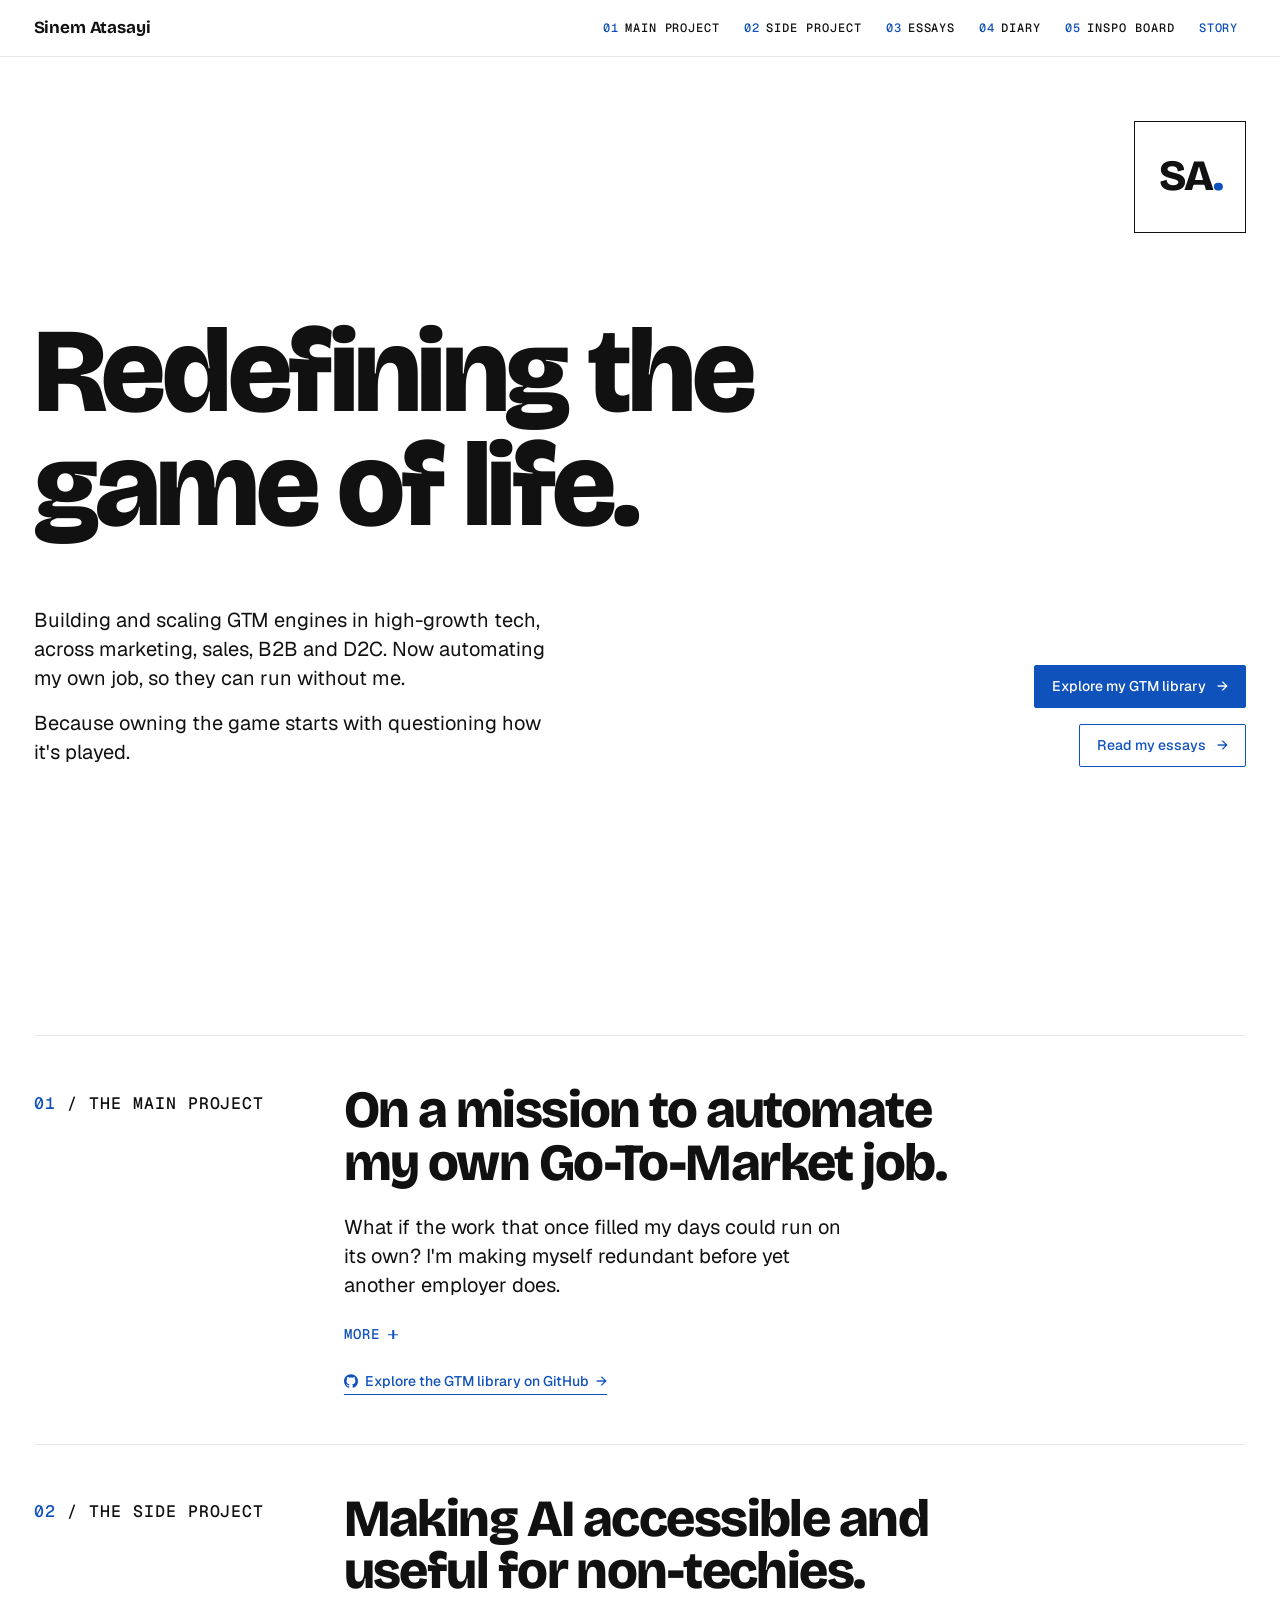
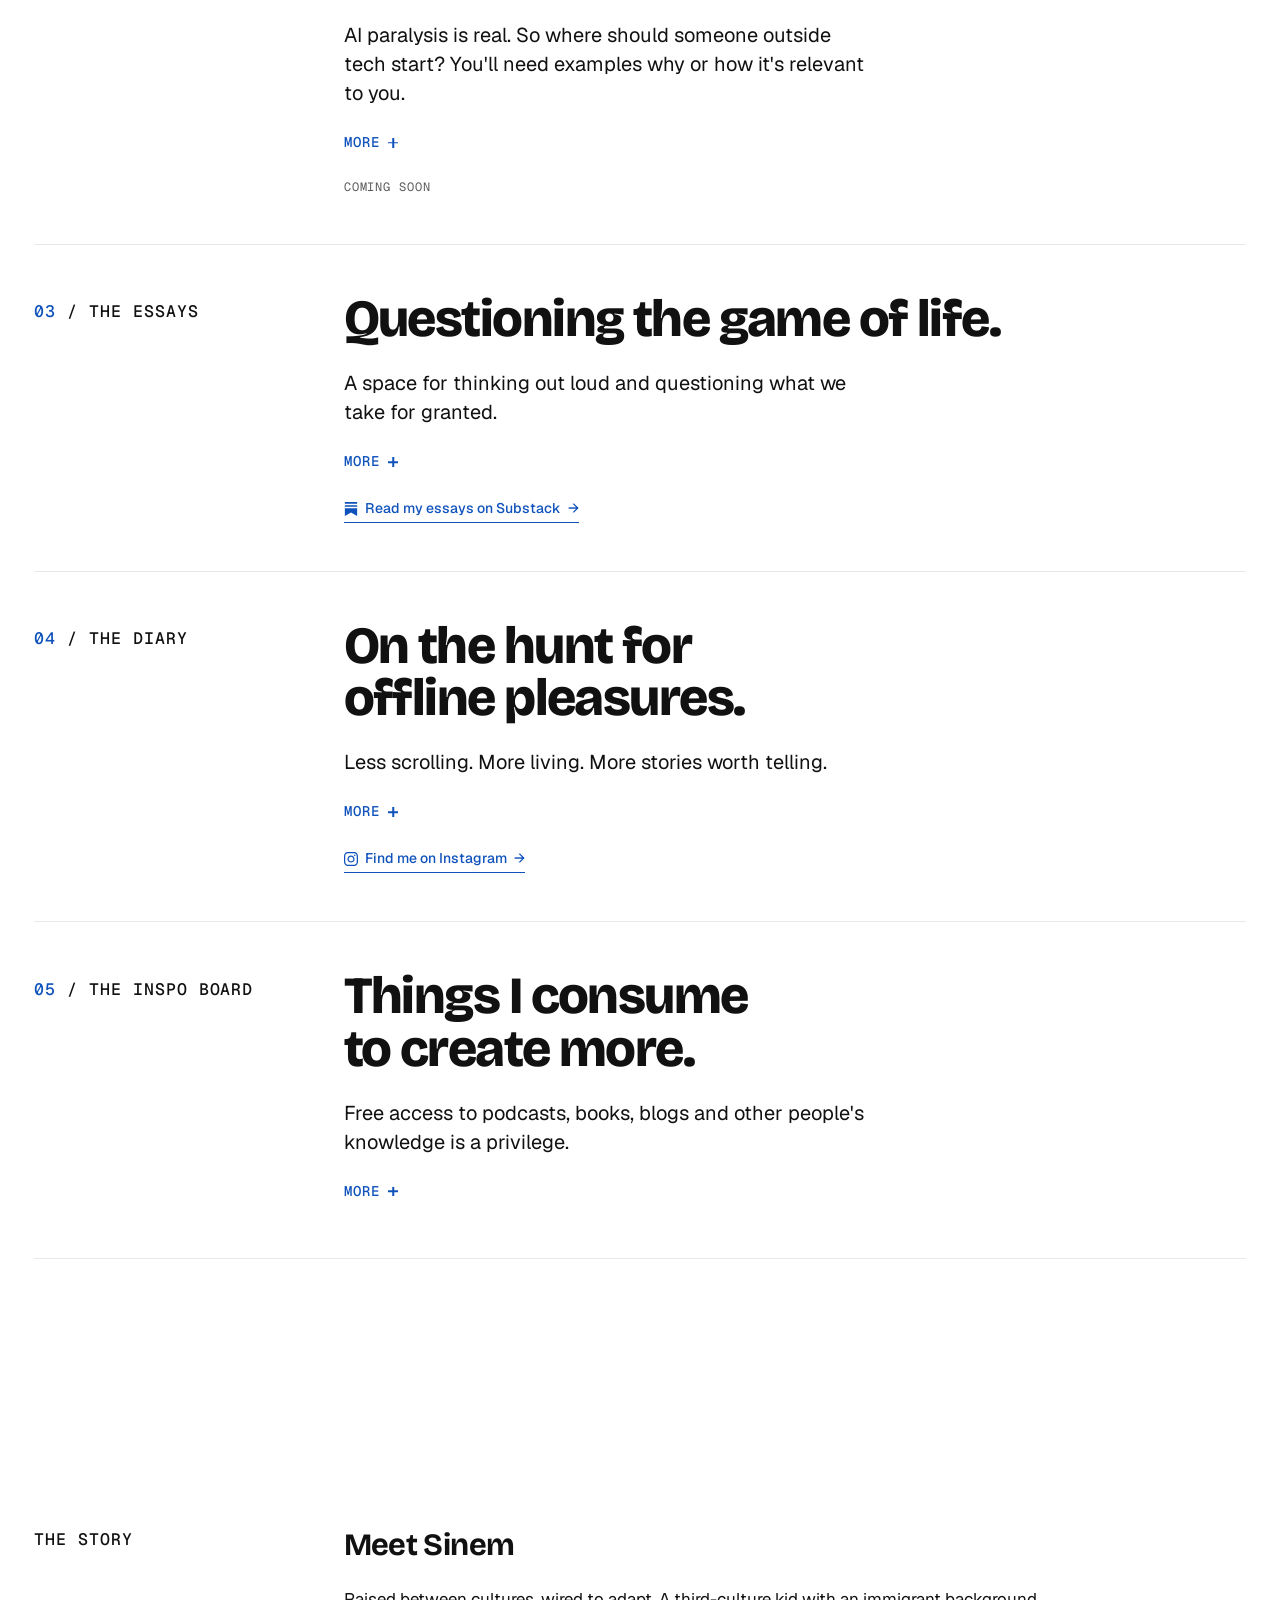
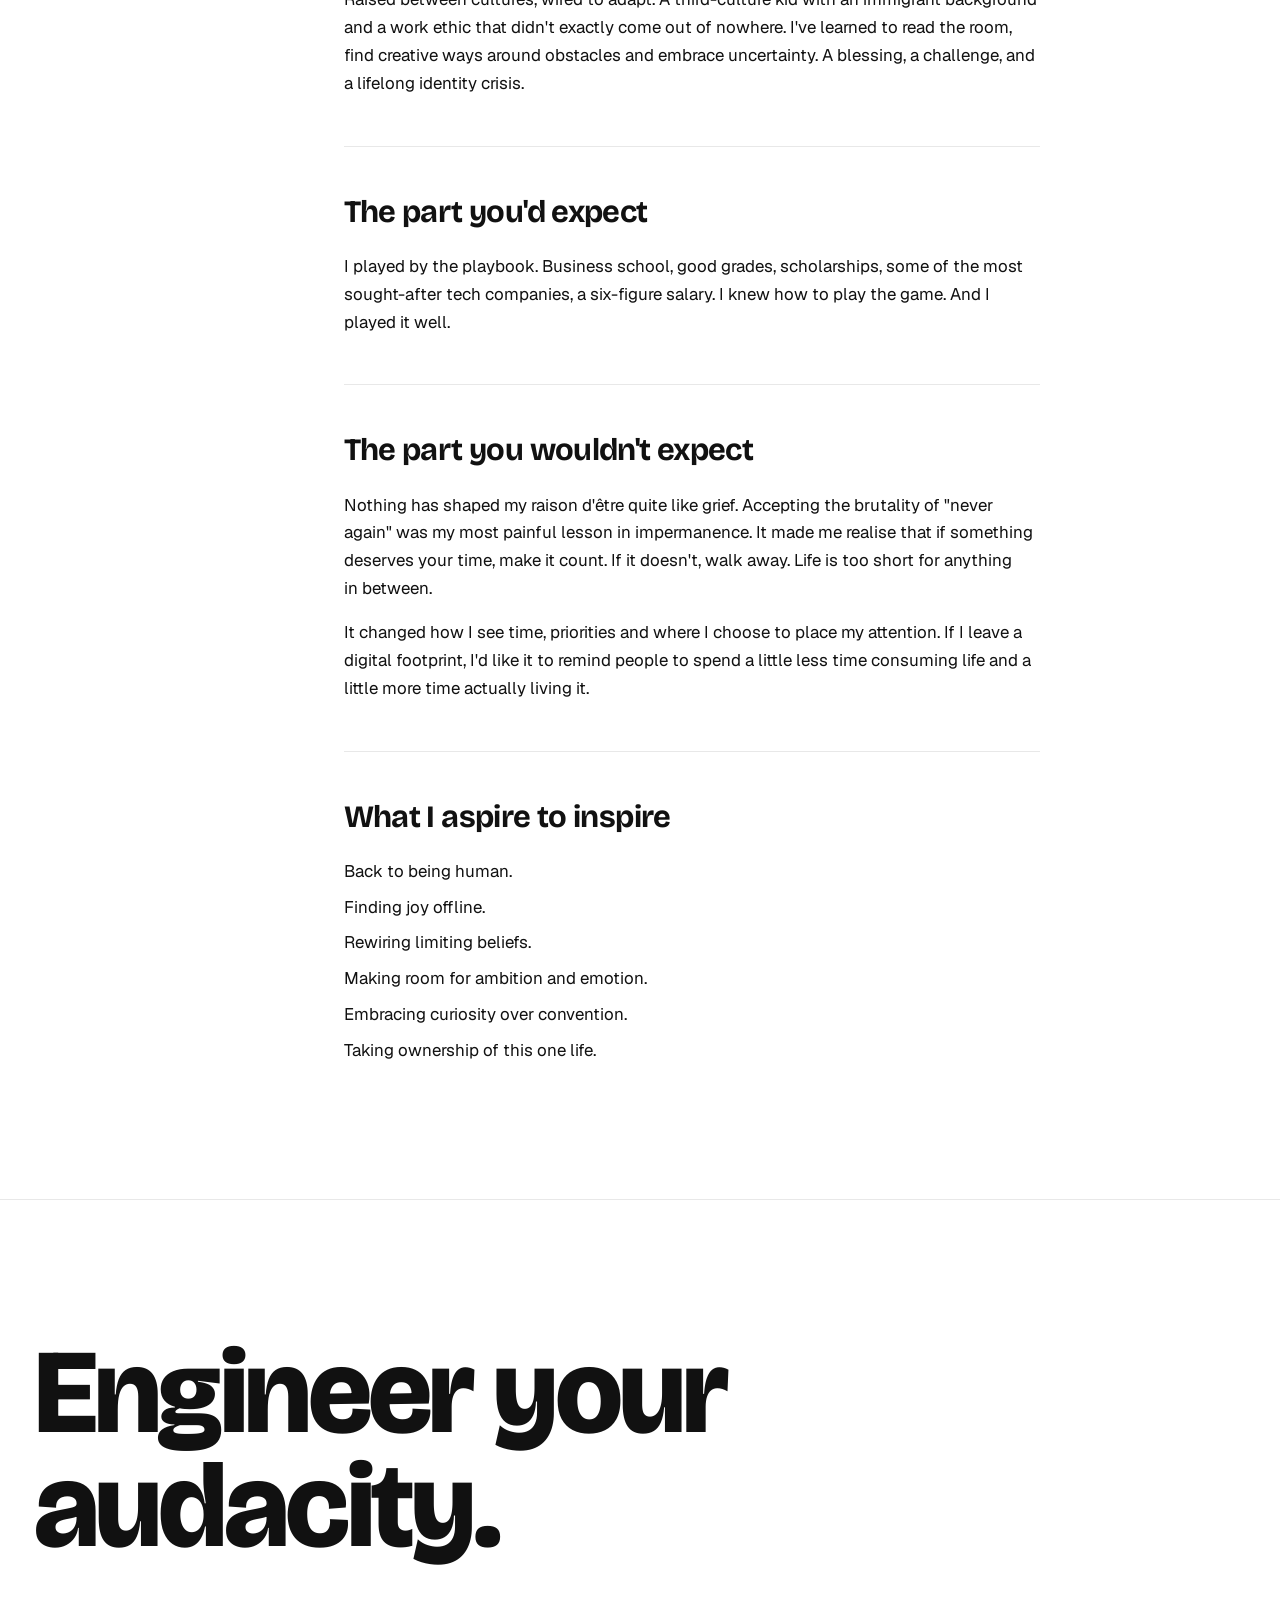
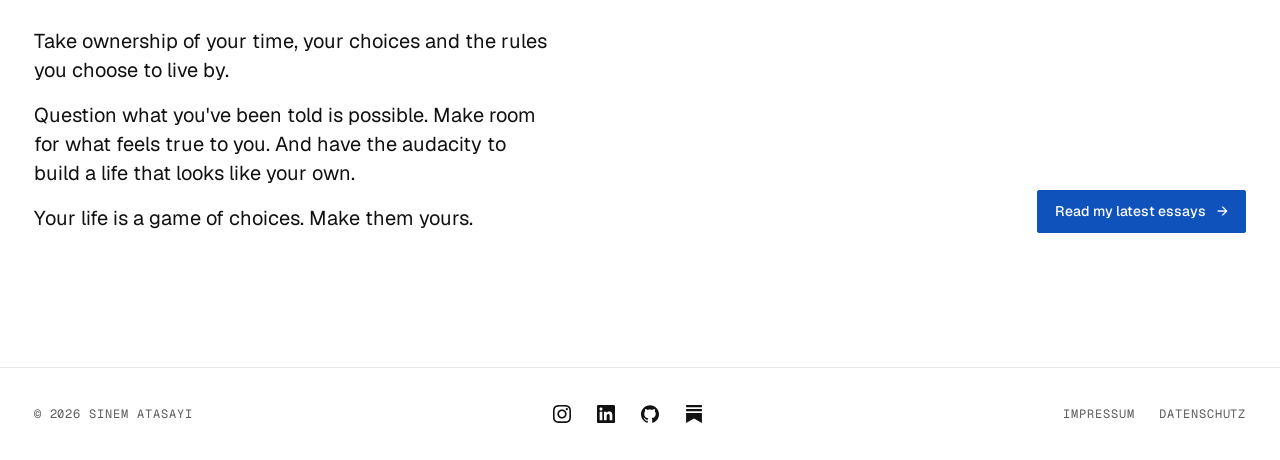
==== docs/index.html @ 9edc7b8d "Copy site into docs/ for publishing Step 1 of moving the website into docs/ so GitHub Pages serves o" ====
<!doctype html>
<html lang="en">
<head>
  <meta charset="utf-8">
  <meta name="viewport" content="width=device-width, initial-scale=1">

  <title>Sinem Atasayi — Redefining the game of life.</title>
  <meta name="description" content="Building and scaling GTM engines in high-growth tech, across marketing, sales, B2B and D2C. Now automating my own job, so they can run without me.">
  <link rel="canonical" href="https://sinematasayi.com/">

  <!-- Open Graph: how the link looks when shared on LinkedIn, WhatsApp, Slack etc. -->
  <meta property="og:type" content="website">
  <meta property="og:url" content="https://sinematasayi.com/">
  <meta property="og:title" content="Sinem Atasayi — Redefining the game of life.">
  <meta property="og:description" content="Building and scaling GTM engines in high-growth tech, across marketing, sales, B2B and D2C. Now automating my own job, so they can run without me.">
  <!-- Preview image for shared links (1200 × 630). Must be a full web address. -->
  <meta property="og:image" content="https://sinematasayi.com/assets/images/og-image.png">
  <meta property="og:image:width" content="1200">
  <meta property="og:image:height" content="630">
  <meta property="og:image:alt" content="Sinem Atasayi — Redefining the game of life.">
  <meta name="twitter:card" content="summary_large_image">

  <!-- Tab icon ("SA." mark). Replace the files in assets/icons/ to change it. -->
  <link rel="icon" href="favicon.ico" sizes="32x32">
  <link rel="icon" href="assets/icons/favicon.svg" type="image/svg+xml">
  <link rel="apple-touch-icon" href="assets/icons/apple-touch-icon.png">

  <!-- Preload: fetch the two fonts used at the top of the page first.
       "crossorigin" is required for fonts, even from your own site. -->
  <link rel="preload" href="assets/fonts/bricolage-grotesque-variable.woff2" as="font" type="font/woff2" crossorigin>
  <link rel="preload" href="assets/fonts/geist-variable.woff2" as="font" type="font/woff2" crossorigin>

  <!-- Styles: order matters — tokens first, because the others use them -->
  <link rel="stylesheet" href="assets/css/tokens.css">
  <link rel="stylesheet" href="assets/css/base.css">
  <link rel="stylesheet" href="assets/css/layout.css">
  <link rel="stylesheet" href="assets/css/sections.css">
</head>
<body>

  <a class="skip-link" href="#content">Skip to content</a>

  <!-- ===================== NAV ===================== -->
  <header class="site-header">
    <nav class="nav" aria-label="Main">
      <!-- Name on laptops; "SA." on phones. "visually-hidden" text is still read by screen readers. -->
      <a class="nav__name" href="#top">
        <span class="nav__name-full">Sinem Atasayi</span>
        <span class="nav__name-short" aria-hidden="true">SA<span class="nav__dot">.</span></span>
      </a>
      <ul class="nav__list">
        <li><a href="#main-project"><span class="nav__num">01</span><span class="nav__text"> Main Project</span></a></li>
        <li><a href="#side-project"><span class="nav__num">02</span><span class="nav__text"> Side Project</span></a></li>
        <li><a href="#essays"><span class="nav__num">03</span><span class="nav__text"> Essays</span></a></li>
        <li><a href="#diary"><span class="nav__num">04</span><span class="nav__text"> Diary</span></a></li>
        <li><a href="#inspo-board"><span class="nav__num">05</span><span class="nav__text"> Inspo Board</span></a></li>
        <li><a class="nav__story" href="#story">Story</a></li>
      </ul>
    </nav>
  </header>

  <main id="content">

    <!-- ===================== HERO ===================== -->
    <section class="hero grid" id="top">
      <!-- Initials mark "SA." (decorative; aria-hidden = screen readers skip it) -->
      <div class="hero__mark" aria-hidden="true">SA<span class="hero__mark-dot">.</span></div>
      <h1 class="hero__title">Redefining the game of life.</h1>
      <div class="hero__intro">
        <p class="hero__sub">Building and scaling GTM engines in high-growth tech, across marketing, sales, B2B and D2C. Now automating my own job, so they can run without me.</p>
        <p class="hero__sub">Because owning the game starts with questioning how it's played.</p>
      </div>
      <p class="hero__links">
        <a class="button" href="https://github.com/sinematasayi/gtm-library">Explore my GTM library <span aria-hidden="true">→</span></a>
        <a class="button button--outline" href="https://substack.com/@sinematasayi">Read my essays <span aria-hidden="true">→</span></a>
      </p>
    </section>

    <!-- ===================== THE FIVE PILLARS (01–05) =====================
         Every pillar has the same parts:
         label · headline · subtitle (always visible) · "More +" (reveals the description) · link.
         "More +" uses <details>, a built-in HTML element that opens and closes on click (no JavaScript). -->
    <div class="pillars">

      <!-- ===== 01 / THE MAIN PROJECT ===== -->
      <section class="pillar" id="main-project" aria-labelledby="main-project-title">
        <p class="pillar__label"><span class="label__num">01</span> / The Main Project</p>
        <h2 id="main-project-title">On a mission to automate my own Go-To-Market job.</h2>
        <p class="pillar__sub">What if the work that once filled my days could run on its own? I'm making myself redundant before yet another employer does.</p>
        <details class="pillar__more">
          <summary><span class="more__word"><span class="more__more">More</span><span class="more__less">Less</span></span><span class="more__icon" aria-hidden="true"></span></summary>
          <div class="pillar__text">
            <p>I'm building my GTM engineering toolkit in public.</p>
            <p>From outbound automation to AI-powered SEO, I'm exploring how AI can take repetitive Sales &amp; Marketing work off our plates and make businesses do more with less.</p>
            <p>Whether you're a founder looking to automate your GTM processes or a professional looking to bring AI into your day-to-day work, my growing library is here to help you turn curiosity into practical skills.</p>
          </div>
        </details>
        <p class="pillar__end"><a class="link-arrow" href="https://github.com/sinematasayi/gtm-library"><svg class="link-icon" viewBox="0 0 24 24" aria-hidden="true" focusable="false"><path d="M12 .297c-6.63 0-12 5.373-12 12 0 5.303 3.438 9.8 8.205 11.385.6.113.82-.258.82-.577 0-.285-.01-1.04-.015-2.04-3.338.724-4.042-1.61-4.042-1.61C4.422 18.07 3.633 17.7 3.633 17.7c-1.087-.744.084-.729.084-.729 1.205.084 1.838 1.236 1.838 1.236 1.07 1.835 2.809 1.305 3.495.998.108-.776.417-1.305.76-1.605-2.665-.3-5.466-1.332-5.466-5.93 0-1.31.465-2.38 1.235-3.22-.135-.303-.54-1.523.105-3.176 0 0 1.005-.322 3.3 1.23.96-.267 1.98-.399 3-.405 1.02.006 2.04.138 3 .405 2.28-1.552 3.285-1.23 3.285-1.23.645 1.653.24 2.873.12 3.176.765.84 1.23 1.91 1.23 3.22 0 4.61-2.805 5.625-5.475 5.92.42.36.81 1.096.81 2.22 0 1.606-.015 2.896-.015 3.286 0 .315.21.69.825.57C20.565 22.092 24 17.592 24 12.297c0-6.627-5.373-12-12-12"/></svg>Explore the GTM library on GitHub <span aria-hidden="true">→</span></a></p>
      </section>

      <!-- ===== 02 / THE SIDE PROJECT ===== -->
      <section class="pillar" id="side-project" aria-labelledby="side-project-title">
        <p class="pillar__label"><span class="label__num">02</span> / The Side Project</p>
        <h2 id="side-project-title">Making AI accessible and useful for non-techies.</h2>
        <p class="pillar__sub">AI paralysis is real. So where should someone outside tech start? You'll need examples why or how it's relevant to you.</p>
        <details class="pillar__more">
          <summary><span class="more__word"><span class="more__more">More</span><span class="more__less">Less</span></span><span class="more__icon" aria-hidden="true"></span></summary>
          <div class="pillar__text">
            <p>You may wonder: we've lived happily without AI so far, so why is this relevant to me?</p>
            <p>You don't need to become a techie or chase every new tool. But there are plenty of ways AI can make everyday tasks easier, help you explore new possibilities and give you back some time. This is about getting started without getting overwhelmed.</p>
          </div>
        </details>
        <!-- PLACEHOLDER: link to be added -->
        <p class="pillar__end pillar__soon">Coming soon</p>
      </section>

      <!-- ===== 03 / THE ESSAYS ===== -->
      <section class="pillar" id="essays" aria-labelledby="essays-title">
        <p class="pillar__label"><span class="label__num">03</span> / The Essays</p>
        <h2 id="essays-title">Questioning the game of life.</h2>
        <p class="pillar__sub">A space for thinking out loud and questioning what we take for granted.</p>
        <details class="pillar__more">
          <summary><span class="more__word"><span class="more__more">More</span><span class="more__less">Less</span></span><span class="more__icon" aria-hidden="true"></span></summary>
          <div class="pillar__text">
            <p>Letters on finding purpose and navigating grief. Thoughts on training confidence like a muscle, rewiring the mind for a more resilient way of living, and the humbling art of feeling more human again in the era of AI.</p>
            <p>For the curious, the restless and anyone who wants a little more out of life.</p>
          </div>
        </details>
        <p class="pillar__end"><a class="link-arrow" href="https://substack.com/@sinematasayi"><svg class="link-icon" viewBox="0 0 24 24" aria-hidden="true" focusable="false"><path d="M22.539 8.242H1.46V5.406h21.08v2.836zM1.46 10.812V24L12 18.11 22.54 24V10.812H1.46zM22.54 0H1.46v2.836h21.08V0z"/></svg>Read my essays on Substack <span aria-hidden="true">→</span></a></p>
      </section>

      <!-- ===== 04 / THE DIARY ===== -->
      <section class="pillar" id="diary" aria-labelledby="diary-title">
        <p class="pillar__label"><span class="label__num">04</span> / The Diary</p>
        <h2 id="diary-title">On the hunt for offline pleasures.</h2>
        <p class="pillar__sub">Less scrolling. More living. More stories worth telling.</p>
        <details class="pillar__more">
          <summary><span class="more__word"><span class="more__more">More</span><span class="more__less">Less</span></span><span class="more__icon" aria-hidden="true"></span></summary>
          <div class="pillar__text">
            <p>A collection of moments, people, places and experiences I'm buying back my time for.</p>
          </div>
        </details>
        <p class="pillar__end"><a class="link-arrow" href="https://www.instagram.com/sinematasayi/"><svg class="link-icon" viewBox="0 0 24 24" aria-hidden="true" focusable="false"><path d="M12 0C8.74 0 8.333.015 7.053.072 5.775.132 4.905.333 4.14.63c-.789.306-1.459.717-2.126 1.384S.935 3.35.63 4.14C.333 4.905.131 5.775.072 7.053.012 8.333 0 8.74 0 12s.015 3.667.072 4.947c.06 1.277.261 2.148.558 2.913.306.788.717 1.459 1.384 2.126.667.666 1.336 1.079 2.126 1.384.766.296 1.636.499 2.913.558C8.333 23.988 8.74 24 12 24s3.667-.015 4.947-.072c1.277-.06 2.148-.262 2.913-.558.788-.306 1.459-.718 2.126-1.384.666-.667 1.079-1.335 1.384-2.126.296-.765.499-1.636.558-2.913.06-1.28.072-1.687.072-4.947s-.015-3.667-.072-4.947c-.06-1.277-.262-2.149-.558-2.913-.306-.789-.718-1.459-1.384-2.126C21.319 1.347 20.651.935 19.860.63c-.765-.297-1.636-.499-2.913-.558C15.667.012 15.26 0 12 0zm0 2.16c3.203 0 3.585.016 4.85.071 1.17.055 1.805.249 2.227.415.562.217.96.477 1.382.896.419.42.679.819.896 1.381.164.422.36 1.057.413 2.227.057 1.266.07 1.646.07 4.85s-.015 3.585-.074 4.85c-.061 1.17-.256 1.805-.421 2.227-.224.562-.479.96-.899 1.382-.419.419-.824.679-1.38.896-.42.164-1.065.36-2.235.413-1.274.057-1.649.07-4.859.07-3.211 0-3.586-.015-4.859-.074-1.171-.061-1.816-.256-2.236-.421-.569-.224-.96-.479-1.379-.899-.421-.419-.69-.824-.9-1.380-.165-.42-.359-1.065-.42-2.235-.045-1.26-.061-1.649-.061-4.844 0-3.196.016-3.586.061-4.861.061-1.17.255-1.814.42-2.234.21-.57.479-.96.9-1.381.419-.419.81-.689 1.379-.898.42-.166 1.051-.361 2.221-.421 1.275-.045 1.65-.06 4.859-.06l.045.03zm0 3.678c-3.405 0-6.162 2.76-6.162 6.162 0 3.405 2.76 6.162 6.162 6.162 3.405 0 6.162-2.760 6.162-6.162 0-3.405-2.760-6.162-6.162-6.162zM12 16c-2.21 0-4-1.79-4-4s1.79-4 4-4 4 1.79 4 4-1.79 4-4 4zm7.846-10.405c0 .795-.646 1.44-1.44 1.44-.795 0-1.44-.646-1.44-1.44 0-.794.646-1.439 1.44-1.439.793-.001 1.44.645 1.44 1.439z"/></svg>Find me on Instagram <span aria-hidden="true">→</span></a></p>
      </section>

      <!-- ===== 05 / THE INSPO BOARD ===== -->
      <section class="pillar" id="inspo-board" aria-labelledby="inspo-board-title">
        <p class="pillar__label"><span class="label__num">05</span> / The Inspo Board</p>
        <h2 id="inspo-board-title">Things I consume to create more.</h2>
        <p class="pillar__sub">Free access to podcasts, books, blogs and other people's knowledge is a privilege.</p>
        <details class="pillar__more">
          <summary><span class="more__word"><span class="more__more">More</span><span class="more__less">Less</span></span><span class="more__icon" aria-hidden="true"></span></summary>
          <div class="pillar__text">
            <p>Here's what I'm reading, listening to and learning from. Not to consume more, but to create more in real life.</p>
          </div>
        </details>
      </section>

    </div>

    <!-- ===================== THE STORY ===================== -->
    <section class="story grid" id="story" aria-labelledby="story-title">
      <div class="story__aside">
        <h2 class="label story__label" id="story-title">The Story</h2>
      </div>

      <div class="story__chapters">

      <article class="chapter">
        <h3 class="chapter__title">Meet Sinem</h3>
        <p>Raised between cultures, wired to adapt. A third-culture kid with an immigrant background and a work ethic that didn't exactly come out of nowhere. I've learned to read the room, find creative ways around obstacles and embrace uncertainty. A blessing, a challenge, and a lifelong identity crisis.</p>
      </article>

      <article class="chapter">
        <h3 class="chapter__title">The part you'd expect</h3>
        <p>I played by the playbook. Business school, good grades, scholarships, some of the most sought-after tech companies, a six-figure salary. I knew how to play the game. And I played it well.</p>
      </article>

      <article class="chapter">
        <h3 class="chapter__title">The part you wouldn't expect</h3>
        <p>Nothing has shaped my raison d'être quite like grief. Accepting the brutality of "never again" was my most painful lesson in impermanence. It made me realise that if something deserves your time, make it count. If it doesn't, walk away. Life is too short for anything in between.</p>
        <p>It changed how I see time, priorities and where I choose to place my attention. If I leave a digital footprint, I'd like it to remind people to spend a little less time consuming life and a little more time actually living it.</p>
      </article>

      <article class="chapter chapter--lines">
        <h3 class="chapter__title">What I aspire to inspire</h3>
        <p>Back to being human.</p>
        <p>Finding joy offline.</p>
        <p>Rewiring limiting beliefs.</p>
        <p>Making room for ambition and emotion.</p>
        <p>Embracing curiosity over convention.</p>
        <p>Taking ownership of this one life.</p>
      </article>
      </div>
    </section>

    <!-- ===================== CLOSING ===================== -->
    <section class="closing grid" aria-labelledby="closing-title">
      <h2 class="closing__title" id="closing-title">Engineer your audacity.</h2>
      <div class="closing__text">
        <p>Take ownership of your time, your choices and the rules you choose to live by.</p>
        <p>Question what you've been told is possible. Make room for what feels true to you. And have the audacity to build a life that looks like your own.</p>
        <p>Your life is a game of choices. Make them yours.</p>
      </div>
      <p class="closing__cta"><a class="button" href="https://substack.com/@sinematasayi">Read my latest essays <span aria-hidden="true">→</span></a></p>
    </section>

  </main>

  <!-- ===================== FOOTER ===================== -->
  <footer class="site-footer">
    <p class="footer__copy">© 2026 Sinem Atasayi</p>

    <!-- Platform icons: official logo shapes pasted in (no external requests).
         aria-label gives each icon link a name for screen readers. -->
    <ul class="footer__social">
      <li><a href="https://www.instagram.com/sinematasayi/" aria-label="Instagram">
        <svg viewBox="0 0 24 24" aria-hidden="true" focusable="false"><path d="M12 0C8.74 0 8.333.015 7.053.072 5.775.132 4.905.333 4.14.63c-.789.306-1.459.717-2.126 1.384S.935 3.35.63 4.14C.333 4.905.131 5.775.072 7.053.012 8.333 0 8.74 0 12s.015 3.667.072 4.947c.06 1.277.261 2.148.558 2.913.306.788.717 1.459 1.384 2.126.667.666 1.336 1.079 2.126 1.384.766.296 1.636.499 2.913.558C8.333 23.988 8.74 24 12 24s3.667-.015 4.947-.072c1.277-.06 2.148-.262 2.913-.558.788-.306 1.459-.718 2.126-1.384.666-.667 1.079-1.335 1.384-2.126.296-.765.499-1.636.558-2.913.06-1.28.072-1.687.072-4.947s-.015-3.667-.072-4.947c-.06-1.277-.262-2.149-.558-2.913-.306-.789-.718-1.459-1.384-2.126C21.319 1.347 20.651.935 19.860.63c-.765-.297-1.636-.499-2.913-.558C15.667.012 15.26 0 12 0zm0 2.16c3.203 0 3.585.016 4.85.071 1.17.055 1.805.249 2.227.415.562.217.96.477 1.382.896.419.42.679.819.896 1.381.164.422.36 1.057.413 2.227.057 1.266.07 1.646.07 4.85s-.015 3.585-.074 4.85c-.061 1.17-.256 1.805-.421 2.227-.224.562-.479.96-.899 1.382-.419.419-.824.679-1.38.896-.42.164-1.065.36-2.235.413-1.274.057-1.649.07-4.859.07-3.211 0-3.586-.015-4.859-.074-1.171-.061-1.816-.256-2.236-.421-.569-.224-.96-.479-1.379-.899-.421-.419-.69-.824-.9-1.380-.165-.42-.359-1.065-.42-2.235-.045-1.26-.061-1.649-.061-4.844 0-3.196.016-3.586.061-4.861.061-1.17.255-1.814.42-2.234.21-.57.479-.96.9-1.381.419-.419.81-.689 1.379-.898.42-.166 1.051-.361 2.221-.421 1.275-.045 1.65-.06 4.859-.06l.045.03zm0 3.678c-3.405 0-6.162 2.76-6.162 6.162 0 3.405 2.76 6.162 6.162 6.162 3.405 0 6.162-2.760 6.162-6.162 0-3.405-2.760-6.162-6.162-6.162zM12 16c-2.21 0-4-1.79-4-4s1.79-4 4-4 4 1.79 4 4-1.79 4-4 4zm7.846-10.405c0 .795-.646 1.44-1.44 1.44-.795 0-1.44-.646-1.44-1.44 0-.794.646-1.439 1.44-1.439.793-.001 1.44.645 1.44 1.439z"/></svg>
      </a></li>
      <li><a href="https://www.linkedin.com/in/sinem-atasayi/" aria-label="LinkedIn">
        <svg viewBox="0 0 24 24" aria-hidden="true" focusable="false"><path d="M20.447 20.452h-3.554v-5.569c0-1.328-.027-3.037-1.852-3.037-1.853 0-2.136 1.445-2.136 2.939v5.667H9.351V9h3.414v1.561h.046c.477-.9 1.637-1.85 3.37-1.85 3.601 0 4.267 2.37 4.267 5.455v6.286zM5.337 7.433c-1.144 0-2.063-.926-2.063-2.065 0-1.138.92-2.063 2.063-2.063 1.14 0 2.064.925 2.064 2.063 0 1.139-.925 2.065-2.064 2.065zm1.782 13.019H3.555V9h3.564v11.452zM22.225 0H1.771C.792 0 0 .774 0 1.729v20.542C0 23.227.792 24 1.771 24h20.451C23.2 24 24 23.227 24 22.271V1.729C24 .774 23.2 0 22.222 0h.003z"/></svg>
      </a></li>
      <li><a href="https://github.com/sinematasayi/gtm-library" aria-label="GitHub">
        <svg viewBox="0 0 24 24" aria-hidden="true" focusable="false"><path d="M12 .297c-6.63 0-12 5.373-12 12 0 5.303 3.438 9.8 8.205 11.385.6.113.82-.258.82-.577 0-.285-.01-1.04-.015-2.04-3.338.724-4.042-1.61-4.042-1.61C4.422 18.07 3.633 17.7 3.633 17.7c-1.087-.744.084-.729.084-.729 1.205.084 1.838 1.236 1.838 1.236 1.07 1.835 2.809 1.305 3.495.998.108-.776.417-1.305.76-1.605-2.665-.3-5.466-1.332-5.466-5.93 0-1.31.465-2.38 1.235-3.22-.135-.303-.54-1.523.105-3.176 0 0 1.005-.322 3.3 1.23.96-.267 1.98-.399 3-.405 1.02.006 2.04.138 3 .405 2.28-1.552 3.285-1.23 3.285-1.23.645 1.653.24 2.873.12 3.176.765.84 1.23 1.91 1.23 3.22 0 4.61-2.805 5.625-5.475 5.92.42.36.81 1.096.81 2.22 0 1.606-.015 2.896-.015 3.286 0 .315.21.69.825.57C20.565 22.092 24 17.592 24 12.297c0-6.627-5.373-12-12-12"/></svg>
      </a></li>
      <li><a href="https://substack.com/@sinematasayi" aria-label="Substack">
        <svg viewBox="0 0 24 24" aria-hidden="true" focusable="false"><path d="M22.539 8.242H1.46V5.406h21.08v2.836zM1.46 10.812V24L12 18.11 22.54 24V10.812H1.46zM22.54 0H1.46v2.836h21.08V0z"/></svg>
      </a></li>
    </ul>

    <ul class="footer__legal">
      <li><a href="impressum.html">Impressum</a></li>
      <li><a href="datenschutz.html">Datenschutz</a></li>
    </ul>
  </footer>

</body>
</html>
---- docs/assets/css/tokens.css ----
/* =========================================================
   TOKENS — the design "dials"
   Every colour, font, size and spacing value lives here.
   Change a value once and it updates across the whole site.
   ========================================================= */

:root {
  /* ---------- Colours ---------- */
  --white:     #FFFFFF;  /* page background */
  --ink:       #111111;  /* text and headlines */
  --ink-muted: #5C5C5C;  /* small secondary text (6.7:1 on white, 5.7:1 on cream) */
  --cobalt:    #0F52BB;  /* links, section numbers, buttons, selected words */
  --cream:     #F7EDD3;  /* brand butter cream — use sparingly */
  --butter:    #FDFAF4;  /* very light tint of --cream (25% cream + 75% white), in reserve */
  --rule:      #E8E8E8;  /* thin dividers only, never text */

  /* ---------- Font families ----------
     The names after the first one are fallbacks: shown for a split second
     while the real font loads (font-display: swap), or if it fails. */
  --font-display: "Bricolage Grotesque", ui-sans-serif, system-ui, sans-serif;
  --font-body:    "Geist", ui-sans-serif, system-ui, -apple-system, "Segoe UI", sans-serif;
  --font-mono:    "Geist Mono", ui-monospace, "SF Mono", Menlo, Consolas, monospace;

  /* ---------- Type sizes ----------
     clamp(smallest, preferred, largest): text grows smoothly with the
     screen width ("vw" = 1% of the window width) but never beyond the limits. */
  --text-xs:      0.75rem;                                    /* 12px  labels */
  --text-sm:      0.875rem;                                   /* 14px  small print */
  --text-base:    clamp(1rem, 0.96rem + 0.12vw, 1.0625rem);    /* 16–17px body */
  --text-lg:      clamp(1.125rem, 1.05rem + 0.3vw, 1.25rem);  /* 18–20px lead / subtitles */
  --text-xl:      clamp(1.5rem, 1.3rem + 0.8vw, 2rem);        /* 24–32px chapter titles */
  --text-2xl:     clamp(2.5rem, 1.8rem + 3.5vw, 5rem);        /* 40–80px section headlines */
  --text-display: clamp(3rem, 1.5rem + 7.5vw, 9.5rem);        /* 48–152px hero */

  /* Line height and letter spacing */
  --leading-tight: 0.95;   /* huge headlines */
  --leading-snug:  1.1;    /* other headlines */
  --leading-body:  1.55;   /* reading text */
  --tracking-display: -0.03em;
  --tracking-label:    0.08em;
  --measure: 65ch;         /* max line length for reading (~65 characters) */

  /* ---------- Spacing (8px steps) ---------- */
  --space-1: 0.5rem;  /*   8px */
  --space-2: 1rem;    /*  16px */
  --space-3: 1.5rem;  /*  24px */
  --space-4: 2rem;    /*  32px */
  --space-5: 3rem;    /*  48px */
  --space-6: 4rem;    /*  64px */
  --space-7: 6rem;    /*  96px */
  --space-8: 8rem;    /* 128px */
  --section-space: clamp(4rem, 2rem + 8vw, 10rem); /* gap between big sections */

  /* ---------- Layout ---------- */
  --max-width:  90rem;                              /* 1440px */
  --gutter:     clamp(1rem, 0.5rem + 2vw, 2.5rem);  /* page side margin: 16px on phones */
  --column-gap: clamp(1rem, 0.5rem + 1.5vw, 2rem);
  --nav-height: 3.5rem;                             /* 56px sticky bar */

  /* ---------- Details ---------- */
  --radius: 2px;                    /* restrained rounding */
  --border: 1px solid var(--rule);
  --duration: 180ms;                /* hover transitions */
  --ease: cubic-bezier(0.2, 0.7, 0.2, 1);
}
---- docs/assets/css/base.css ----
/* =========================================================
   BASE — fonts, reset and default text styles
   ========================================================= */

/* ---------- Fonts (self-hosted, no external requests) ----------
   Each block tells the browser: "this font name lives in this file
   and covers these weights". Weight ranges match the actual files.
   font-display: swap = show text right away in a fallback font,
   then switch once the real font has loaded. */

@font-face {
  font-family: "Bricolage Grotesque";
  src: url("../fonts/bricolage-grotesque-variable.woff2") format("woff2");
  font-weight: 200 800;
  font-stretch: 75% 100%;   /* the "width" dial */
  font-style: normal;
  font-display: swap;
}

@font-face {
  font-family: "Geist";
  src: url("../fonts/geist-variable.woff2") format("woff2");
  font-weight: 100 900;
  font-style: normal;
  font-display: swap;
}

@font-face {
  font-family: "Geist";
  src: url("../fonts/geist-italic-variable.woff2") format("woff2");
  font-weight: 100 900;
  font-style: italic;
  font-display: swap;
}

@font-face {
  font-family: "Geist Mono";
  src: url("../fonts/geist-mono-variable.woff2") format("woff2");
  font-weight: 100 900;
  font-style: normal;
  font-display: swap;
}

@font-face {
  font-family: "Geist Mono";
  src: url("../fonts/geist-mono-italic-variable.woff2") format("woff2");
  font-weight: 100 900;
  font-style: italic;
  font-display: swap;
}

/* ---------- Reset: remove browser quirks ---------- */

*, *::before, *::after { box-sizing: border-box; }

html {
  -webkit-text-size-adjust: 100%;
  text-size-adjust: 100%;
}

/* Smooth scrolling for nav links — only if the visitor hasn't asked for less motion */
@media (prefers-reduced-motion: no-preference) {
  html { scroll-behavior: smooth; }
}

body {
  margin: 0;
  background: var(--white);
  color: var(--ink);
  font-family: var(--font-body);
  font-size: var(--text-base);
  line-height: var(--leading-body);
  -webkit-font-smoothing: antialiased;
  -moz-osx-font-smoothing: grayscale;
}

h1, h2, h3, p, ul, ol, figure, blockquote { margin: 0; }
ul[class], ol[class] { list-style: none; padding: 0; }
img, svg { display: block; max-width: 100%; height: auto; }

/* ---------- Default text styles ---------- */

h1, h2, h3 {
  font-family: var(--font-display);
  font-weight: 700;
  line-height: var(--leading-snug);
  letter-spacing: -0.02em;
  text-wrap: balance;      /* evens out line lengths in headlines */
}

h1 {
  font-size: var(--text-display);
  font-weight: 800;
  line-height: var(--leading-tight);
  letter-spacing: var(--tracking-display);
}

h2 {
  font-size: var(--text-2xl);
  line-height: 1.02;
  letter-spacing: -0.025em;
}

h3 { font-size: var(--text-lg); }

p {
  max-width: var(--measure);
  text-wrap: pretty;       /* avoids a single lonely word on the last line */
}

strong { font-weight: 600; }

a {
  color: var(--cobalt);
  text-decoration-line: underline;
  text-decoration-thickness: 1px;
  text-underline-offset: 0.2em;
}
a:hover { text-decoration-thickness: 2px; }

/* Visible focus ring for keyboard users */
:focus-visible {
  outline: 2px solid var(--cobalt);
  outline-offset: 3px;
}

::selection { background: var(--cobalt); color: var(--white); }

/* ---------- Small shared text styles ---------- */

/* Mono label: "01 / The Main Project" — shown in capitals */
.label {
  font-family: var(--font-mono);
  font-size: var(--text-xs);
  font-weight: 500;
  line-height: 1.4;
  letter-spacing: var(--tracking-label);
  text-transform: uppercase;
}
.label__num { color: var(--cobalt); }

/* "Skip to content": hidden until a keyboard user presses Tab */
.skip-link {
  position: absolute;
  left: var(--gutter);
  top: var(--space-1);
  z-index: 100;
  padding: var(--space-1) var(--space-2);
  background: var(--ink);
  color: var(--white);
  transform: translateY(-200%);
}
.skip-link:focus { transform: none; }

/* Respect "reduce motion" settings everywhere */
@media (prefers-reduced-motion: reduce) {
  *, *::before, *::after {
    transition-duration: 0.01ms !important;
    animation-duration: 0.01ms !important;
  }
}
---- docs/assets/css/layout.css ----
/* =========================================================
   LAYOUT — page frame and grid
   ========================================================= */

/* ---------- Page frame ----------
   Sections stretch edge to edge (so a background colour or grid
   pattern can fill the full width), while their content stays
   within --max-width and keeps a side margin of --gutter.
   The max() picks whichever is larger: the normal side margin,
   or the extra space needed to centre content on wide screens. */
.site-header,
main > section,
main > .pillars,
.site-footer {
  padding-inline: max(var(--gutter), calc((100% - var(--max-width)) / 2 + var(--gutter)));
}

main > section {
  padding-block: var(--section-space);
}

/* ---------- 12-column grid ----------
   4 columns on phones, 6 on tablets, 12 on laptops and up.
   Use with e.g.  <div class="grid">  and place children with
   grid-column, e.g.  grid-column: 1 / span 6;  */
.grid {
  display: grid;
  grid-template-columns: repeat(4, minmax(0, 1fr));
  column-gap: var(--column-gap);
}

@media (min-width: 40em) {   /* 640px and wider */
  .grid { grid-template-columns: repeat(6, minmax(0, 1fr)); }
}

@media (min-width: 64em) {   /* 1024px and wider */
  .grid { grid-template-columns: repeat(12, minmax(0, 1fr)); }
}

/* When a nav link jumps to a section, stop just below the sticky bar
   instead of hiding the section's top behind it */
[id] { scroll-margin-top: var(--nav-height); }

/* ---------- Nav (sticky top bar) ---------- */
.site-header {
  position: sticky;
  top: 0;
  z-index: 10;
  background: var(--white);
  border-bottom: var(--border);
}

.nav {
  display: flex;
  align-items: center;
  justify-content: space-between;
  height: var(--nav-height);
}

.nav__name {
  font-family: var(--font-display);
  font-weight: 700;
  font-size: 1.0625rem;
  letter-spacing: -0.01em;
  color: var(--ink);
  text-decoration: none;
}

.nav__list {
  display: flex;
  gap: 0.125rem;
  height: 100%;
}

.nav__list a {
  /* Full bar height = big, easy tap target on phones */
  display: flex;
  align-items: center;
  gap: 0.5em;
  height: 100%;
  padding-inline: 0.375rem;
  font-family: var(--font-mono);
  font-size: var(--text-xs);
  font-weight: 500;
  letter-spacing: var(--tracking-label);
  text-transform: uppercase;
  color: var(--ink);
  text-decoration: none;
  transition: color var(--duration) var(--ease);
}
.nav__num { color: var(--cobalt); }

.nav__name:hover,
.nav__list a:hover { color: var(--cobalt); }

/* "Story" in cobalt; turns near-black on hover */
.nav__list a.nav__story       { color: var(--cobalt); }
.nav__list a.nav__story:hover { color: var(--ink); }

/* Phones & tablets: "SA." instead of the full name; section names hidden
   visually (screen readers still read them) */
.nav__name-full,
.nav__text {
  position: absolute;
  width: 1px;
  height: 1px;
  overflow: hidden;
  clip-path: inset(50%);
  white-space: nowrap;
}
.nav__dot { color: var(--cobalt); }
.nav__name-short { letter-spacing: -0.04em; font-weight: 800; }

/* Laptop and up: full name + section names = a small table of contents */
@media (min-width: 64em) {
  .nav__name-full,
  .nav__text {
    position: static;
    width: auto;
    height: auto;
    overflow: visible;
    clip-path: none;
  }
  .nav__name-short { display: none; }
  .nav__list { gap: var(--space-1); }
  .nav__list a { padding-inline: var(--space-1); }
}

/* ---------- Buttons ---------- */
.button {
  display: inline-flex;
  align-items: center;
  gap: 0.75em;
  padding: 0.85em 1.25em;
  border: 1px solid var(--cobalt);
  border-radius: var(--radius);
  background: var(--cobalt);
  color: var(--white);
  font-family: var(--font-body);
  font-size: var(--text-sm);
  font-weight: 500;
  line-height: 1.2;
  text-decoration: none;
  transition: background-color var(--duration) var(--ease),
              border-color var(--duration) var(--ease),
              color var(--duration) var(--ease);
}

.button:hover {
  background: var(--ink);
  border-color: var(--ink);
}

.button--outline {
  background: transparent;
  color: var(--cobalt);
}

.button--outline:hover {
  background: var(--cobalt);
  border-color: var(--cobalt);
  color: var(--white);
}

/* The arrow nudges right on hover */
.button span[aria-hidden] {
  transition: transform var(--duration) var(--ease);
}
.button:hover span[aria-hidden] { transform: translateX(3px); }

/* ---------- Footer: one compact line ----------
   Phones: icons on top, then © left + legal links right.
   Tablet and up: © · icons · legal links on a single line. */
.site-footer {
  display: flex;
  flex-wrap: wrap;
  align-items: center;
  justify-content: space-between;
  column-gap: var(--space-4);
  row-gap: var(--space-1);
  padding-block: var(--space-3);
  border-top: var(--border);
  font-family: var(--font-mono);
  font-size: var(--text-xs);
  letter-spacing: var(--tracking-label);
  text-transform: uppercase;
  color: var(--ink-muted);
}

.footer__social {
  order: -1;            /* phones: icons first */
  width: 100%;
  display: flex;
  /* pull the first icon's tap area out so the icon itself lines up with the text edge */
  margin-inline-start: calc((2.75rem - 1.125rem) / -2);
}

.footer__social a {
  display: grid;
  place-items: center;
  width: 2.75rem;       /* 44px tap target */
  height: 2.75rem;
  color: var(--ink);
  transition: color var(--duration) var(--ease);
}
.footer__social a:hover { color: var(--cobalt); }

.footer__social svg {
  width: 1.125rem;      /* 18px icon */
  height: 1.125rem;
  fill: currentColor;   /* takes the link colour, so hover turns it cobalt */
}

.footer__legal {
  display: flex;
  gap: var(--space-3);
}
.footer__legal a {
  color: inherit;
  text-decoration: none;
}
.footer__legal a:hover {
  color: var(--cobalt);
  text-decoration: underline;
}

@media (min-width: 40em) {
  .footer__social {
    order: 0;
    width: auto;
    margin-inline-start: 0;
  }
}

/* Thin divider line */
.rule {
  border: 0;
  border-top: var(--border);
  margin: 0;
}
---- docs/assets/css/sections.css ----
/* =========================================================
   SECTIONS — each part of the page, in page order
   Mobile first: the plain rules are for phones; the
   @media blocks add the wider layouts on top.
   ========================================================= */


/* =================== HERO =================== */

.hero {
  padding-block: var(--space-5) var(--section-space);
  row-gap: var(--space-4);
  align-content: end;
}

/* Everything spans the full width on phones */
.hero > * { grid-column: 1 / -1; }

/* Initials mark: "SA." in a thin square frame, cobalt full stop */
.hero__mark {
  justify-self: end;
  display: flex;                   /* keeps "SA" and "." on one line, centred */
  align-items: center;
  justify-content: center;
  width: clamp(4rem, 3rem + 5vw, 7.5rem);
  aspect-ratio: 1;                 /* always a perfect square */
  margin-bottom: var(--space-2);
  border: 1px solid var(--ink);
  font-family: var(--font-display);
  font-weight: 800;
  font-size: clamp(1.5rem, 1.1rem + 2vw, 2.75rem);
  letter-spacing: -0.04em;
  line-height: 1;
  color: var(--ink);
}
.hero__mark-dot { color: var(--cobalt); }

.hero__title {
  max-width: 14ch;   /* keeps the headline breaking into 2–3 strong lines */
}

.hero__sub {
  font-size: var(--text-lg);
  line-height: 1.45;
  max-width: 40ch;
}
.hero__sub + .hero__sub { margin-top: var(--space-2); }

.hero__links {
  display: flex;
  flex-wrap: wrap;
  gap: var(--space-2);
}

/* Laptop and up: hero fills the first screen; intro left, buttons right */
@media (min-width: 64em) {
  .hero {
    /* fill the first screen, but never taller than ~900px on big monitors */
    min-height: min(calc(100svh - var(--nav-height)), 56rem);
    padding-block-start: var(--space-6);
    /* 3 rows: mark at the top · stretchy middle · intro + buttons */
    grid-template-rows: auto 1fr auto;
    align-content: stretch;
  }

  .hero__mark {
    grid-column: 10 / -1;
    grid-row: 1;
    align-self: start;
    margin-bottom: 0;
  }

  .hero__title {
    grid-column: 1 / -1;
    grid-row: 2;
    align-self: end;   /* headline sits at the bottom of the middle row */
  }

  .hero__intro {
    grid-column: 1 / span 7;
    grid-row: 3;
    margin-top: var(--space-4);
  }

  .hero__links {
    grid-column: 9 / -1;
    grid-row: 3;
    justify-content: flex-end;
    align-self: end;
  }
}


/* =================== THE STORY =================== */

.story {
  row-gap: var(--space-5);
}

.story__aside,
.story__chapters { grid-column: 1 / -1; }

/* Same size as the pillar labels ("01 / THE MAIN PROJECT") */
.story__label {
  color: var(--ink);
  font-size: clamp(0.9375rem, 0.875rem + 0.2vw, 1.0625rem);   /* 15–17px */
  letter-spacing: 0.06em;
}

.chapter {
  padding-block: var(--space-5);
  border-top: var(--border);
}
.chapter:first-child {
  border-top: 0;
  padding-top: 0;
}
.chapter:last-child { padding-bottom: 0; }

.chapter__title {
  font-size: var(--text-xl);
  line-height: 1.1;
  margin-bottom: var(--space-3);
}

.chapter p {
  font-size: var(--text-base);
  line-height: 1.65;
}

.chapter p + p { margin-top: var(--space-2); }

/* "What I aspire to inspire": short stacked lines */
.chapter--lines p + p { margin-top: var(--space-1); }

/* Tablet: label left, chapters right */
@media (min-width: 40em) {
  .story__aside    { grid-column: 1 / span 2; }
  .story__chapters { grid-column: 3 / -1; }
}

/* Laptop: narrow label column that stays in view while chapters scroll */
@media (min-width: 64em) {
  .story__aside    { grid-column: 1 / span 3; }
  .story__chapters { grid-column: 4 / span 7; }   /* same left edge as the pillar text */

  .story__label {
    position: sticky;
    top: calc(var(--nav-height) + var(--space-4));
  }
}


/* =================== THE FIVE PILLARS (01–05) ===================
   All five share one layout, like rows in a table of contents. */

.pillars { padding-block: var(--section-space); }

.pillar {
  display: grid;
  grid-template-columns: repeat(4, minmax(0, 1fr));
  column-gap: var(--column-gap);
  row-gap: var(--space-2);
  padding-block: var(--space-5);
  border-top: var(--border);
}
.pillar:last-child { border-bottom: var(--border); }
.pillar > * { grid-column: 1 / -1; }

/* Label: "01 / THE MAIN PROJECT" */
.pillar__label {
  font-family: var(--font-mono);
  font-size: clamp(0.9375rem, 0.875rem + 0.2vw, 1.0625rem);   /* 15–17px */
  font-weight: 500;
  letter-spacing: 0.06em;
  text-transform: uppercase;
  line-height: 1.3;
}
.pillar__label .label__num { color: var(--cobalt); }

/* Headline */
.pillar h2 {
  font-size: clamp(2rem, 1.5rem + 2.2vw, 3.5rem);               /* 32–56px */
  font-weight: 800;
  letter-spacing: -0.03em;
  line-height: 1;
  max-width: 20ch;
}

/* Subtitle: always visible */
.pillar__sub {
  font-size: var(--text-lg);                                     /* 18–20px */
  line-height: 1.45;
  max-width: 40ch;
  margin-top: var(--space-1);
}

/* ---------- "More +" toggle ----------
   <details> opens and closes on click by itself; <summary> is the clickable part. */
.pillar__more summary {
  display: inline-flex;
  align-items: center;
  gap: 0.6em;
  padding-block: var(--space-1);
  cursor: pointer;
  list-style: none;                       /* hide the default ▸ triangle */
  font-family: var(--font-mono);
  font-size: var(--text-sm);
  font-weight: 500;
  letter-spacing: var(--tracking-label);
  text-transform: uppercase;
  color: var(--cobalt);
}
.pillar__more summary::-webkit-details-marker { display: none; }
.pillar__more summary:hover .more__word {
  text-decoration: underline;
  text-underline-offset: 0.25em;
}

/* Show "More" when closed, "Less" when open */
.more__less { display: none; }
.pillar__more[open] .more__more { display: none; }
.pillar__more[open] .more__less { display: inline; }

/* Small + drawn with two lines; rotates into × when open */
.more__icon {
  position: relative;
  width: 0.7em;
  height: 0.7em;
  transition: transform var(--duration) var(--ease);
}
.more__icon::before,
.more__icon::after {
  content: "";
  position: absolute;
  background: currentColor;
}
.more__icon::before { left: 50%; top: 0; width: 1.5px; height: 100%; transform: translateX(-50%); }
.more__icon::after  { top: 50%; left: 0; height: 1.5px; width: 100%; transform: translateY(-50%); }
.pillar__more[open] .more__icon { transform: rotate(45deg); }

/* Revealed description */
.pillar__text {
  max-width: var(--measure);
  padding-top: var(--space-2);
  padding-bottom: var(--space-1);
}
.pillar__text p {
  font-size: var(--text-base);                                   /* 16–17px */
  line-height: 1.65;
}
.pillar__text p + p { margin-top: var(--space-2); }

/* Smooth opening in browsers that support it (Chrome); others simply open instantly */
:root { interpolate-size: allow-keywords; }
.pillar__more::details-content {
  block-size: 0;
  overflow: hidden;
  transition: block-size 300ms var(--ease), content-visibility 300ms allow-discrete;
}
.pillar__more[open]::details-content { block-size: auto; }

/* Link */
.link-arrow {
  display: inline-flex;
  align-items: center;
  gap: 0.5em;
  font-size: var(--text-sm);
  font-weight: 500;
  text-decoration: none;
  border-bottom: 1px solid currentColor;
  padding-bottom: 0.15em;
}
.link-arrow span { transition: transform var(--duration) var(--ease); }
.link-arrow:hover span { transform: translateX(3px); }

/* Platform icon in front of the link text (GitHub, Substack, Instagram) */
.link-icon {
  width: 1em;
  height: 1em;
  flex: none;
  fill: currentColor;   /* same cobalt as the link */
}

/* "Coming soon" in place of a link */
.pillar__soon {
  font-family: var(--font-mono);
  font-size: var(--text-xs);
  letter-spacing: var(--tracking-label);
  text-transform: uppercase;
  color: var(--ink-muted);
}

/* Laptop: label left · headline, subtitle, More in the middle · link right */
@media (min-width: 64em) {
  .pillar { grid-template-columns: repeat(12, minmax(0, 1fr)); }
  .pillar .pillar__label { grid-column: 1 / span 3; grid-row: 1; padding-top: 0.5em; }
  .pillar h2             { grid-column: 4 / -1;     grid-row: 1; }
  .pillar .pillar__sub   { grid-column: 4 / span 6; grid-row: 2; }
  .pillar .pillar__more  { grid-column: 4 / span 6; grid-row: 3; }
  .pillar .pillar__end   { grid-column: 4 / span 6; grid-row: 4; }
}


/* =================== CLOSING ===================
   Mirrors the hero, so the page opens and closes in the same frame:
   huge headline · text left (cols 1–7) · button bottom-right. */

.closing {
  border-top: var(--border);
  row-gap: var(--space-4);
}
.closing > * { grid-column: 1 / -1; }

.closing__title {
  font-size: var(--text-display);          /* same as the hero headline */
  font-weight: 800;
  line-height: var(--leading-tight);
  letter-spacing: var(--tracking-display);
  max-width: 14ch;
}

.closing__text p {
  font-size: var(--text-lg);               /* same as the hero intro */
  line-height: 1.45;
  max-width: 40ch;
}
.closing__text p + p { margin-top: var(--space-2); }

.closing__cta {
  display: flex;
  flex-wrap: wrap;
  gap: var(--space-2);
}

@media (min-width: 64em) {
  .closing__text {
    grid-column: 1 / span 7;
    grid-row: 2;
    margin-top: var(--space-4);
  }
  .closing__cta {
    grid-column: 9 / -1;
    grid-row: 2;
    justify-content: flex-end;
    align-self: end;
  }
}
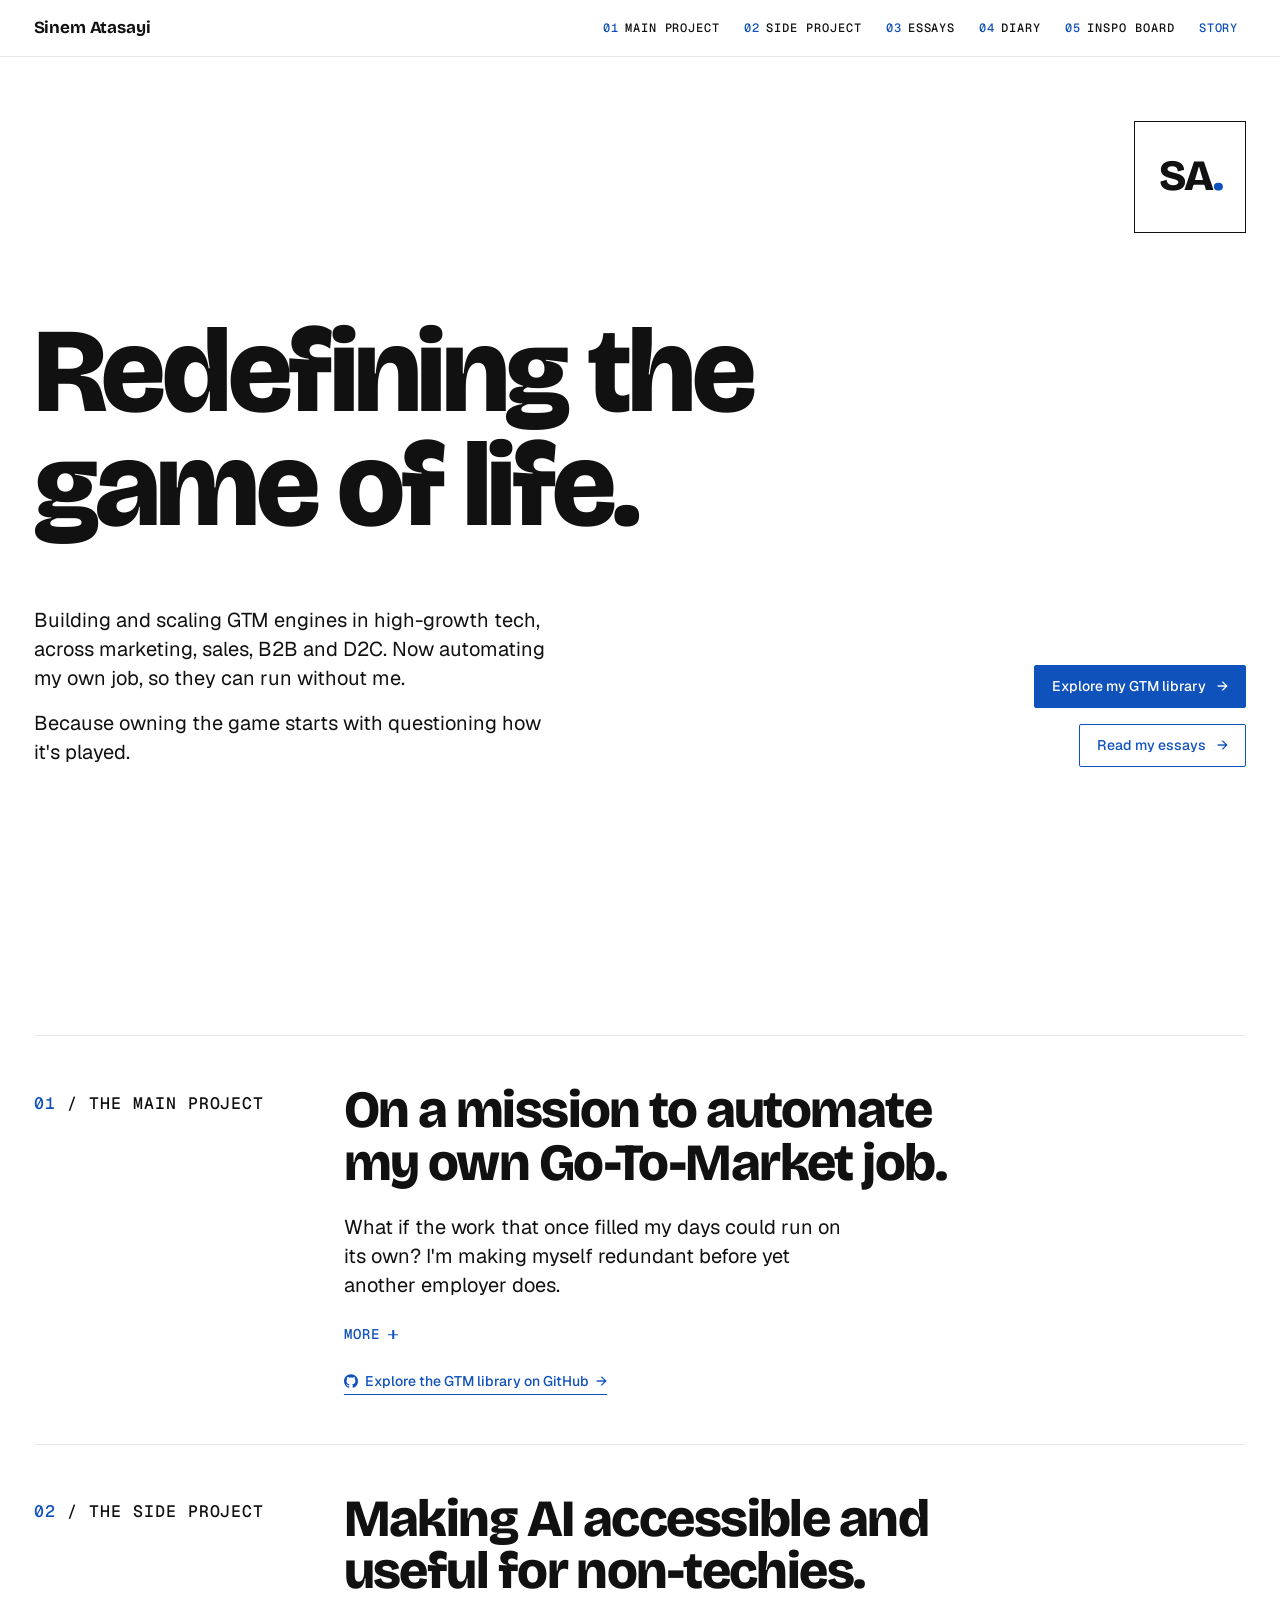
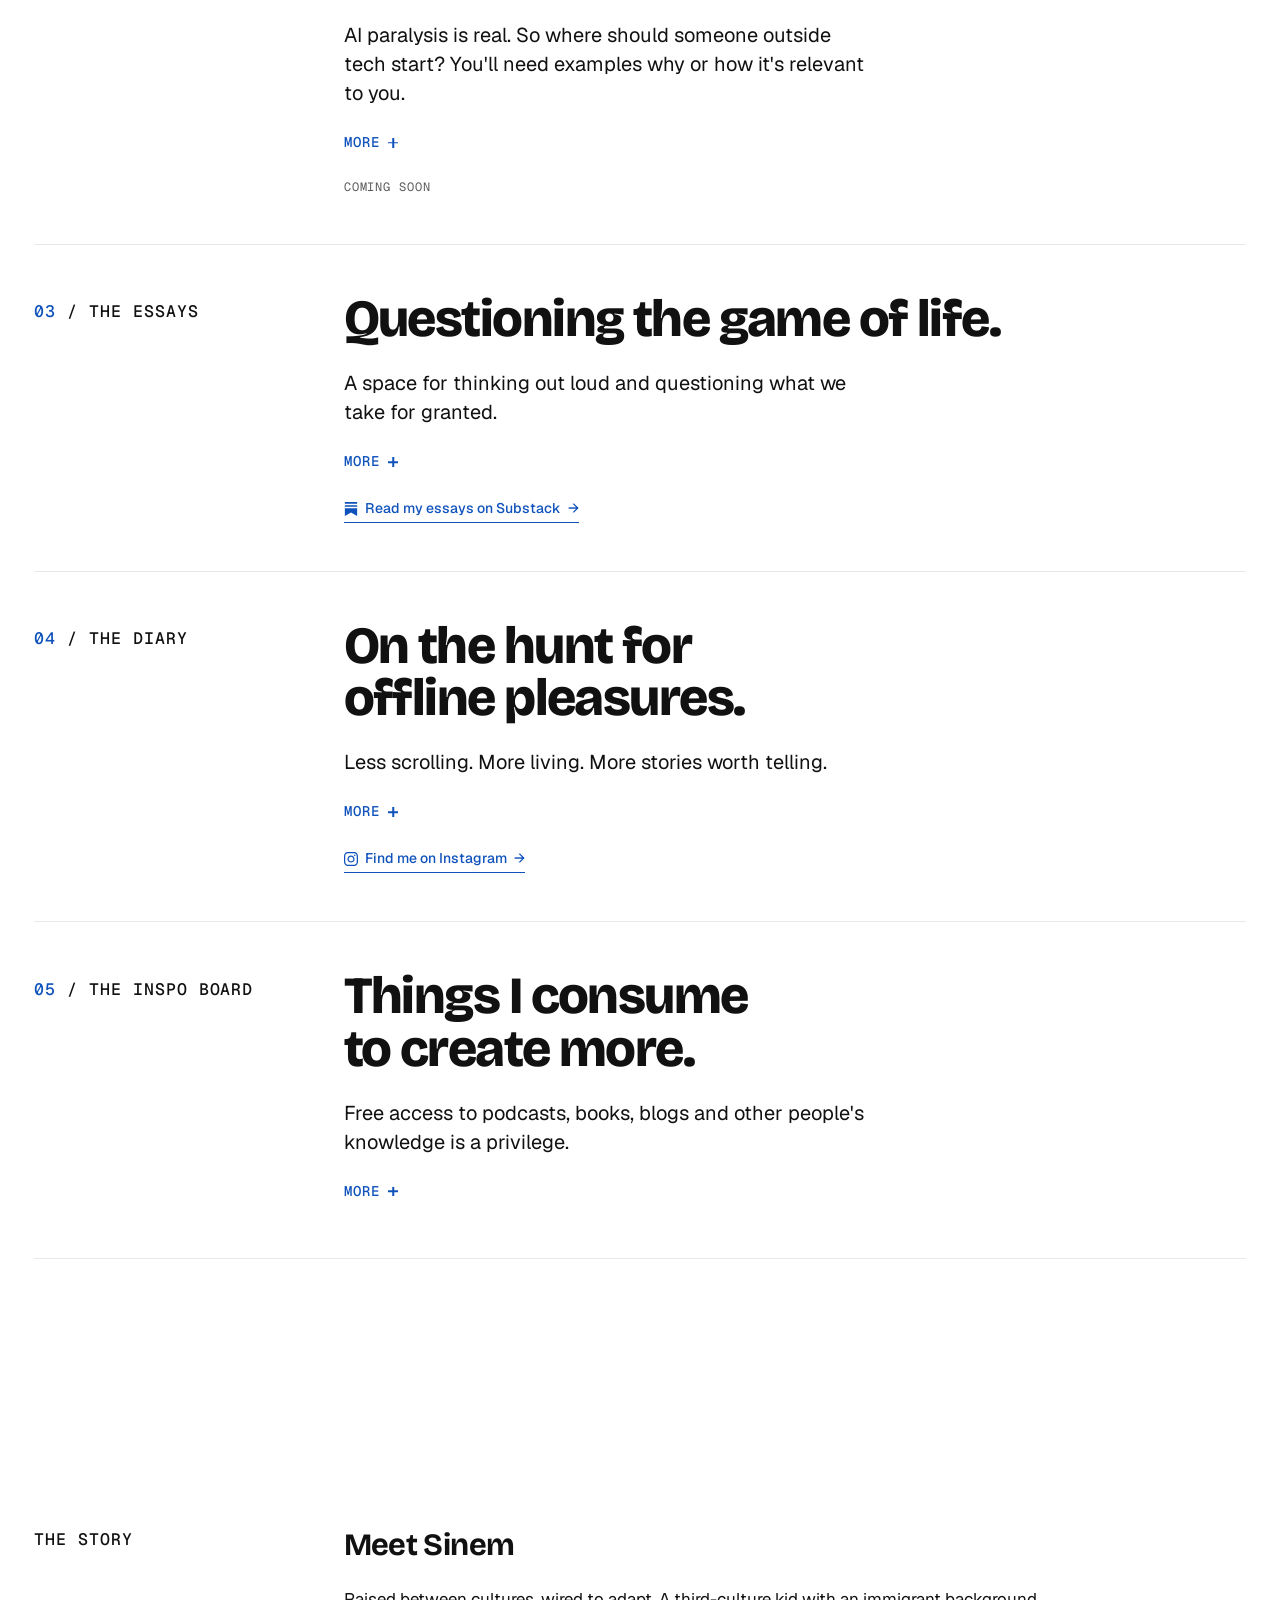
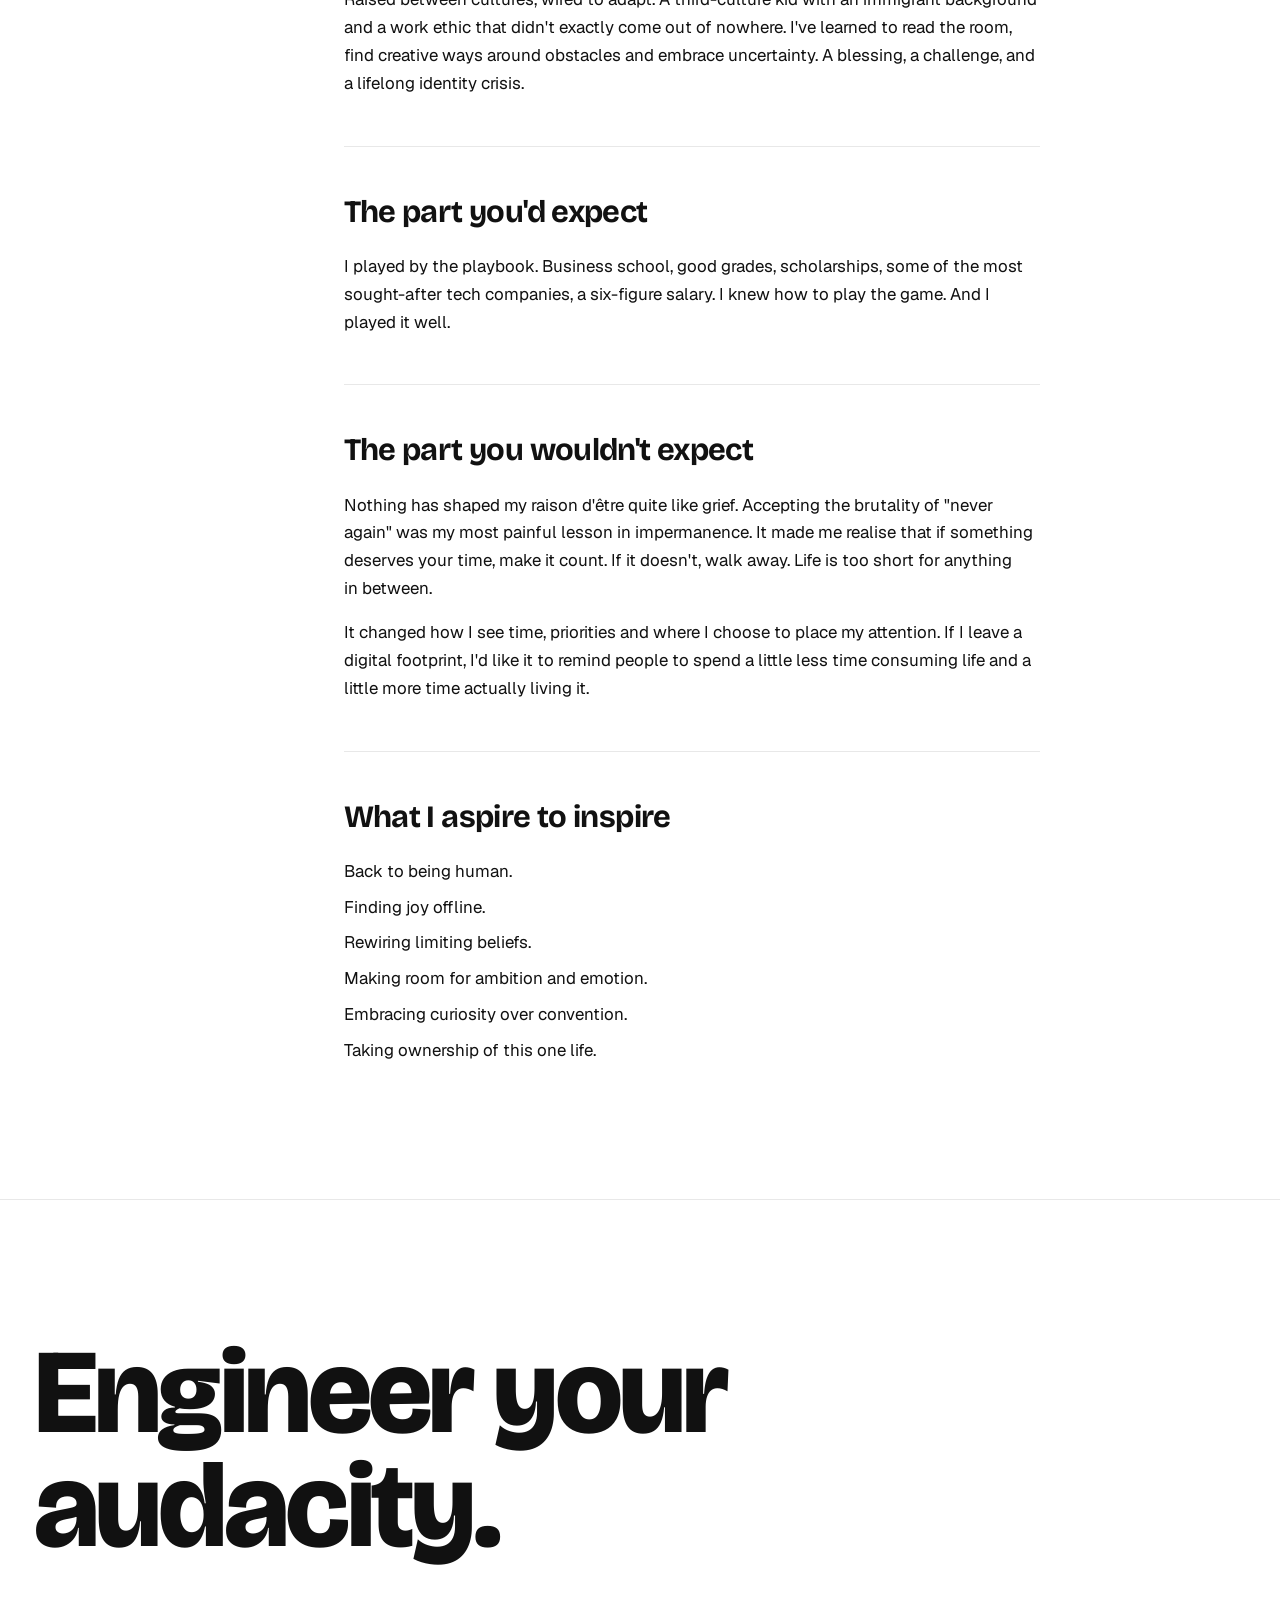
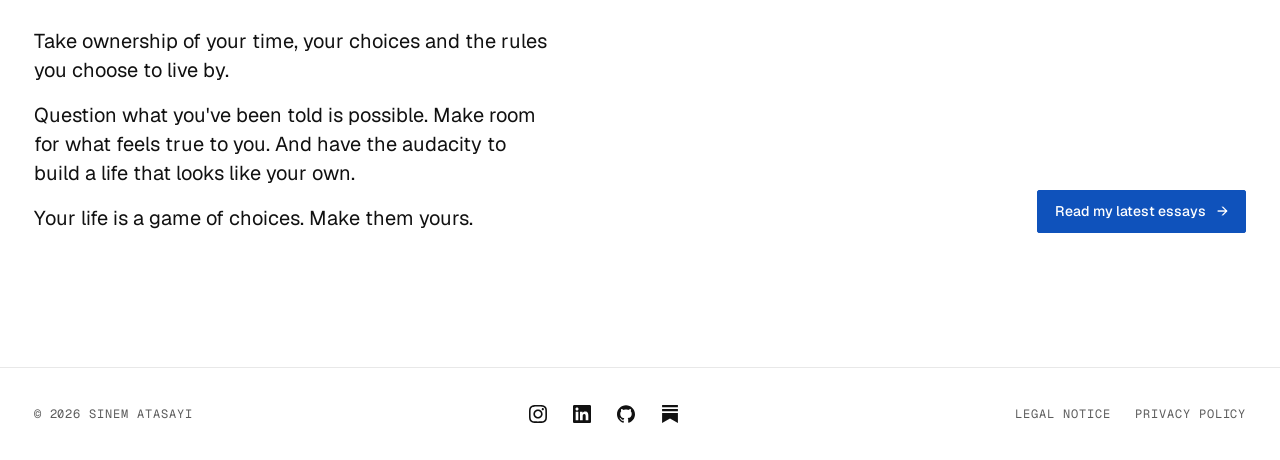
==== commit be9f8bd7: "Translate legal pages to English - Impressum -> Legal Notice (legal-notice.html) - Datenschutzerklär" ====
--- a/docs/index.html
+++ b/docs/index.html
@@ -229,8 +229,8 @@
     </ul>
 
     <ul class="footer__legal">
-      <li><a href="impressum.html">Impressum</a></li>
-      <li><a href="datenschutz.html">Datenschutz</a></li>
+      <li><a href="legal-notice.html">Legal Notice</a></li>
+      <li><a href="privacy-policy.html">Privacy Policy</a></li>
     </ul>
   </footer>
 
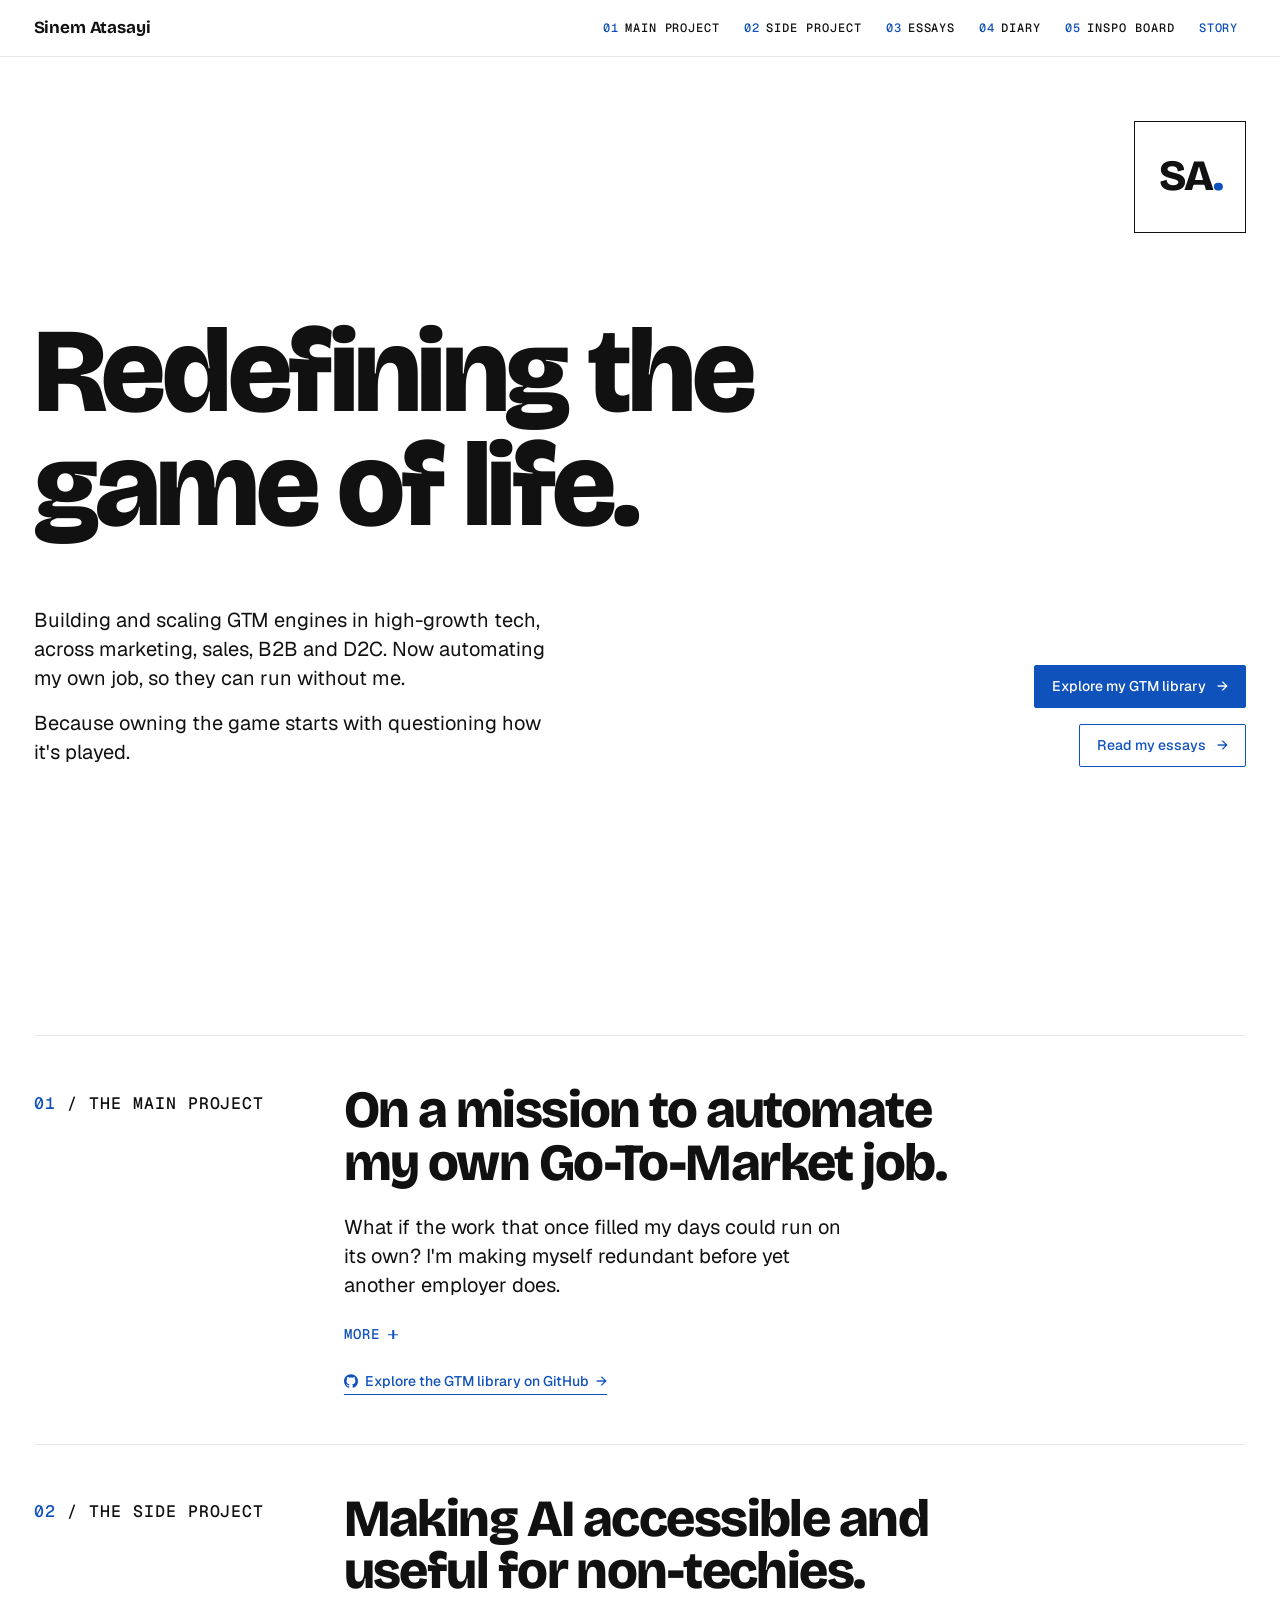
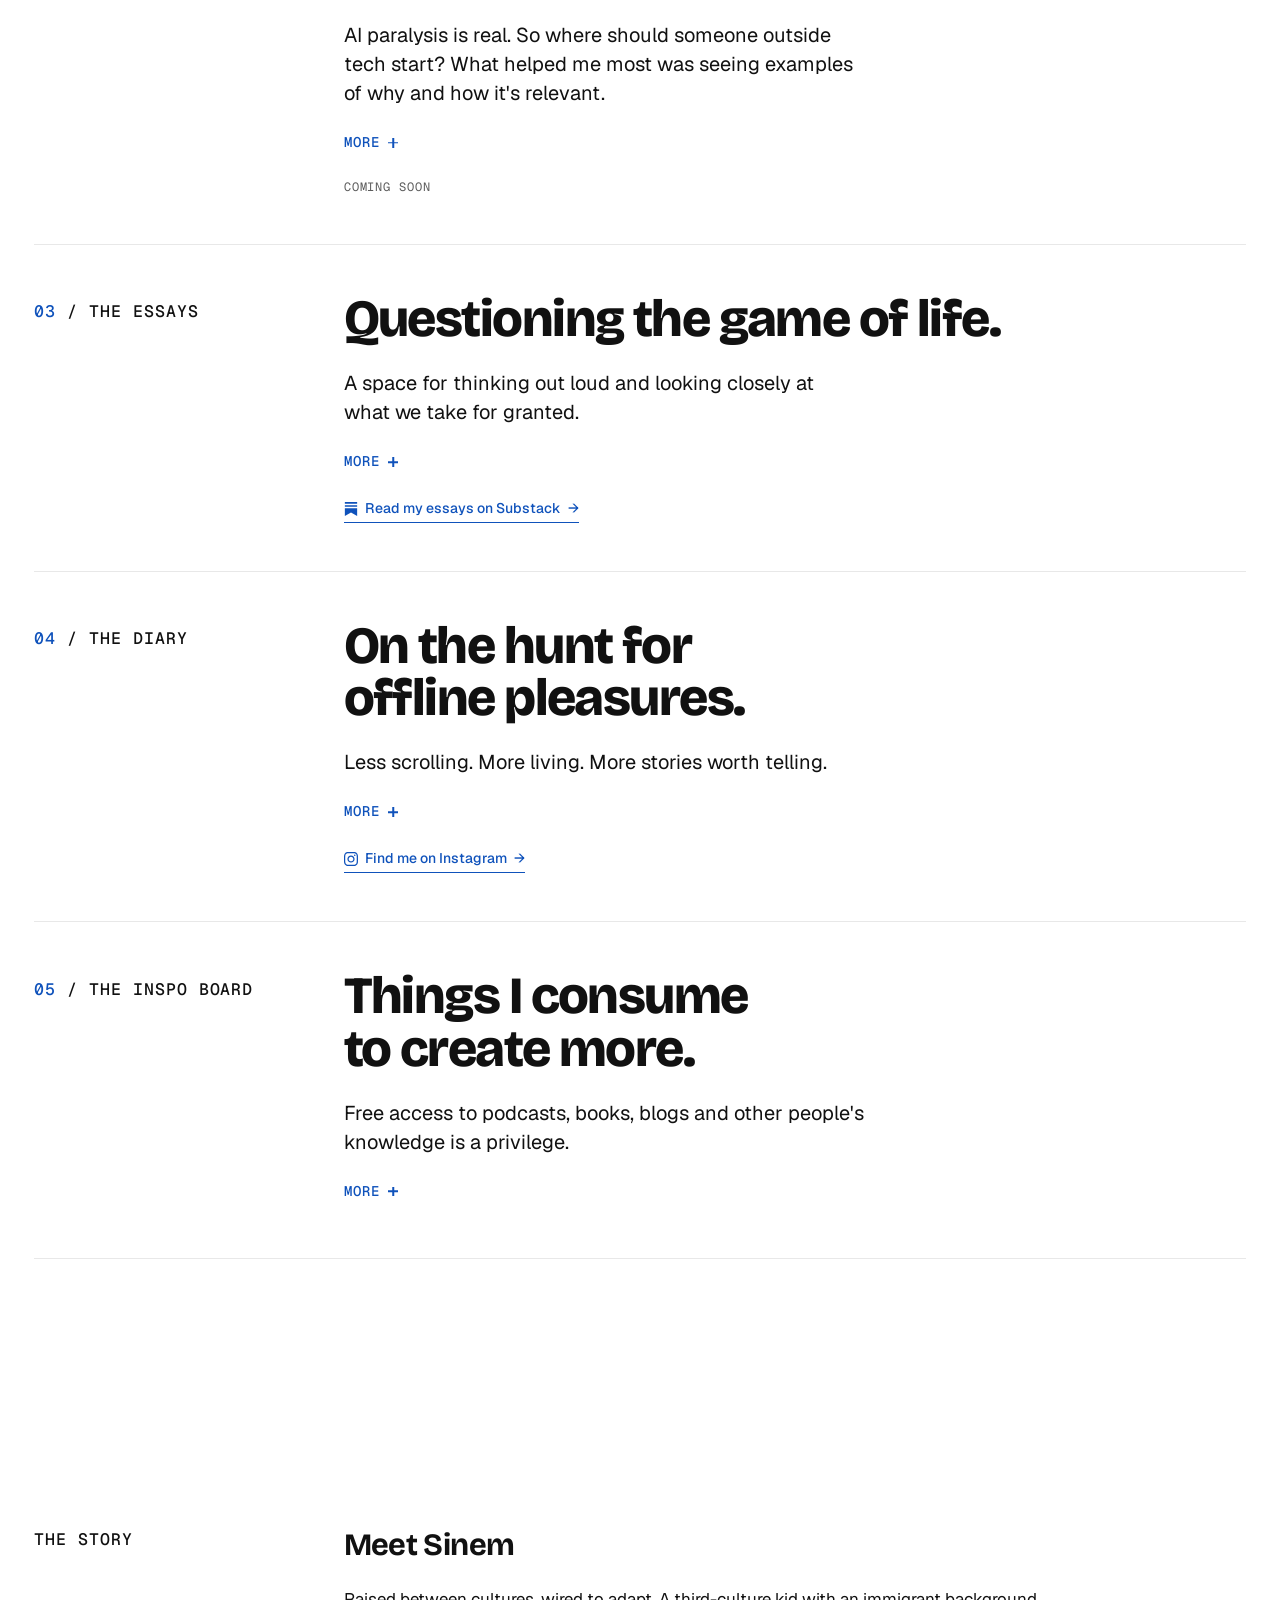
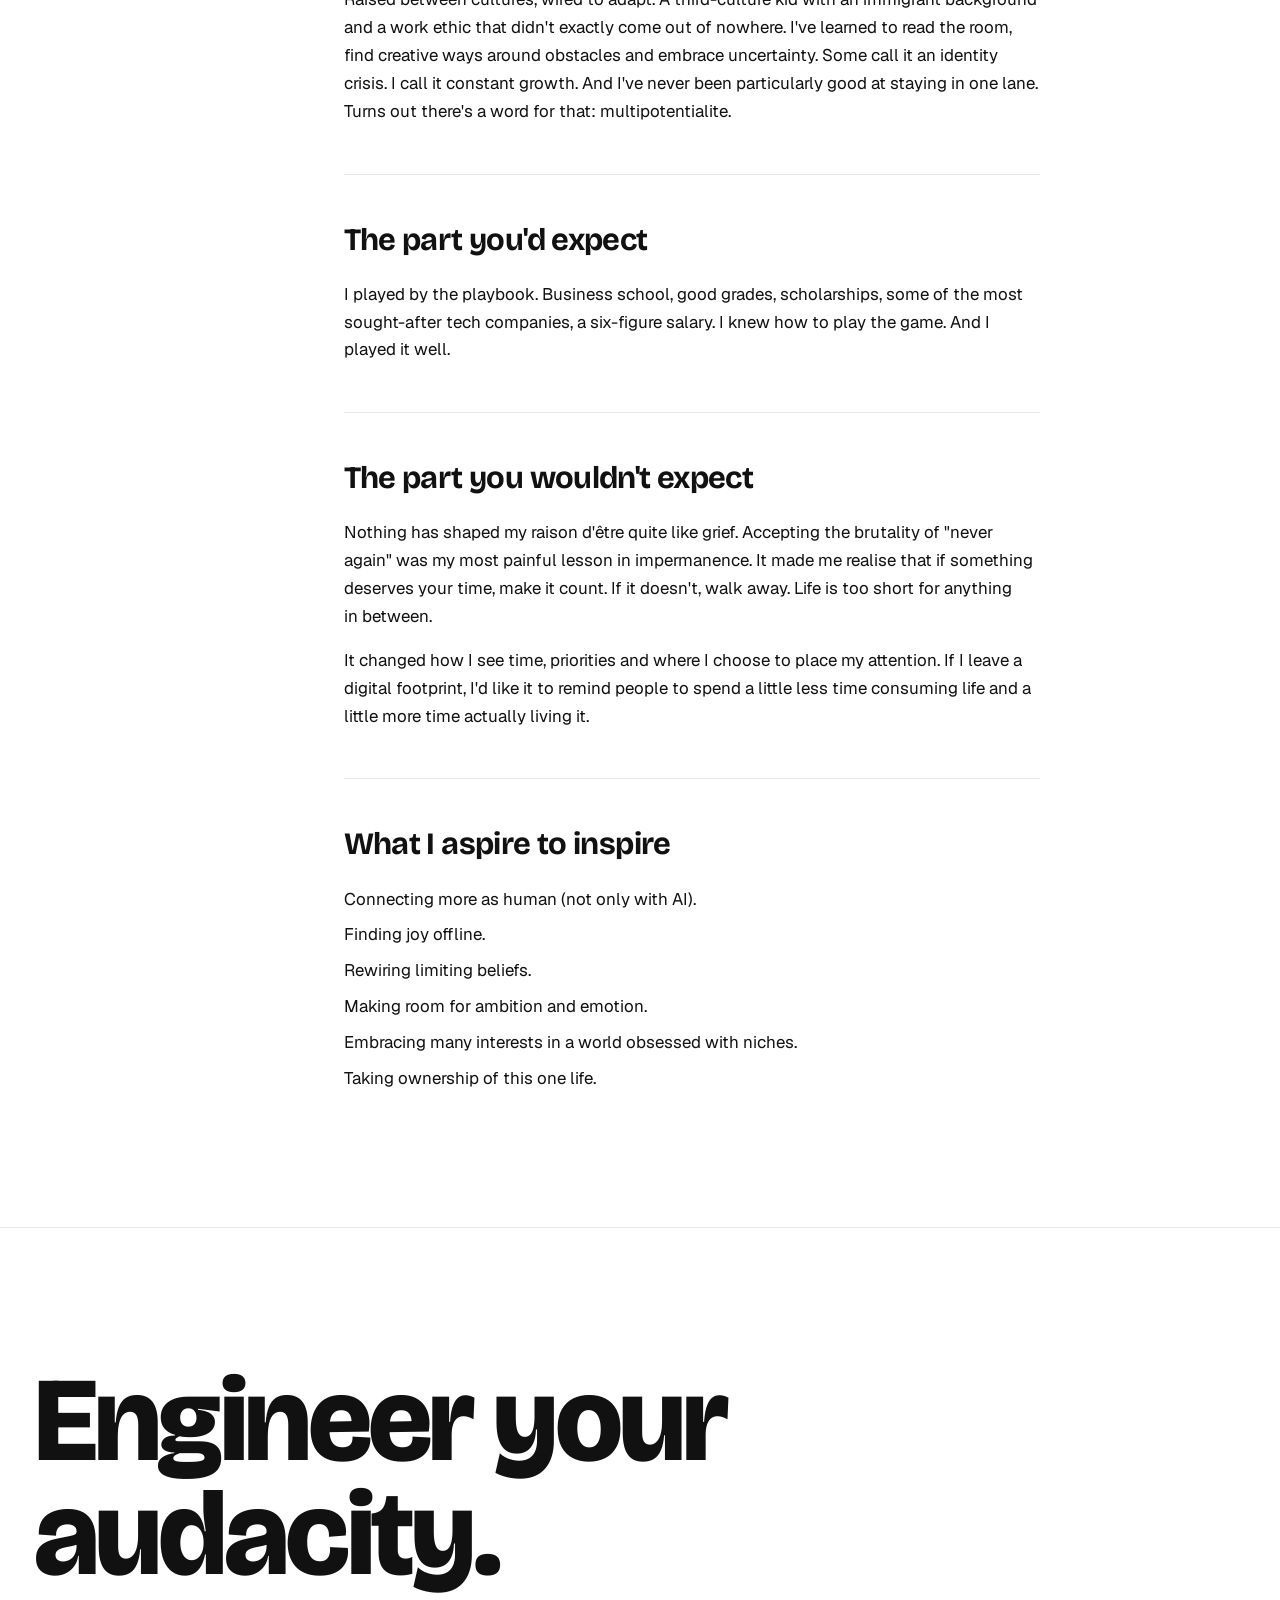
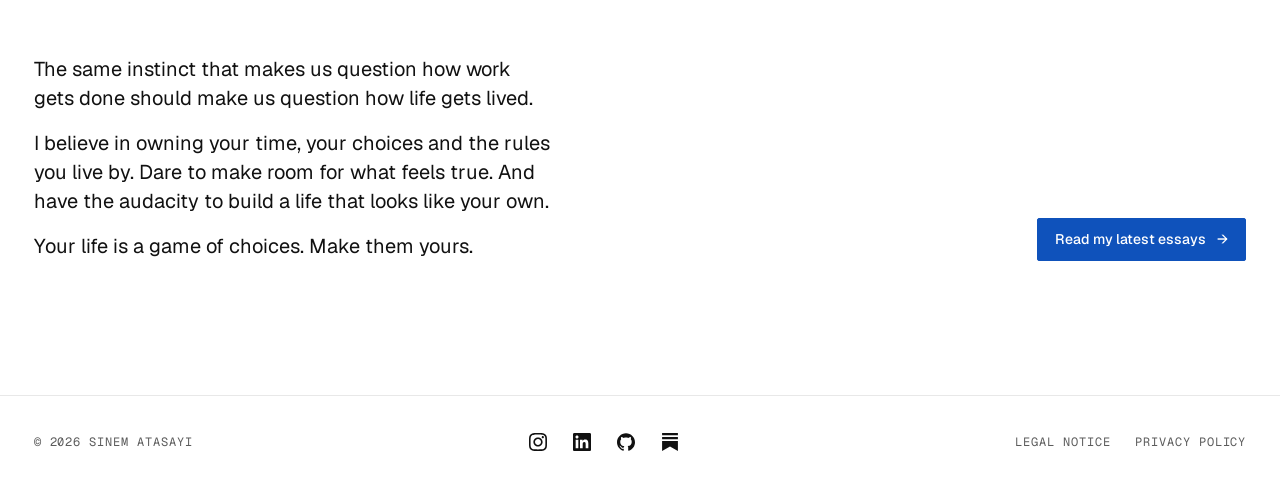
==== commit 15c98341: "Update story, closing and pillar copy Co-Authored-By: Claude Opus 5.5 <noreply@anthropic.com>" ====
--- a/docs/index.html
+++ b/docs/index.html
@@ -102,7 +102,7 @@
       <section class="pillar" id="side-project" aria-labelledby="side-project-title">
         <p class="pillar__label"><span class="label__num">02</span> / The Side Project</p>
         <h2 id="side-project-title">Making AI accessible and useful for non-techies.</h2>
-        <p class="pillar__sub">AI paralysis is real. So where should someone outside tech start? You'll need examples why or how it's relevant to you.</p>
+        <p class="pillar__sub">AI paralysis is real. So where should someone outside tech start? What helped me most was seeing examples of why and how it's relevant.</p>
         <details class="pillar__more">
           <summary><span class="more__word"><span class="more__more">More</span><span class="more__less">Less</span></span><span class="more__icon" aria-hidden="true"></span></summary>
           <div class="pillar__text">
@@ -118,7 +118,7 @@
       <section class="pillar" id="essays" aria-labelledby="essays-title">
         <p class="pillar__label"><span class="label__num">03</span> / The Essays</p>
         <h2 id="essays-title">Questioning the game of life.</h2>
-        <p class="pillar__sub">A space for thinking out loud and questioning what we take for granted.</p>
+        <p class="pillar__sub">A space for thinking out loud and looking closely at what we take for granted.</p>
         <details class="pillar__more">
           <summary><span class="more__word"><span class="more__more">More</span><span class="more__less">Less</span></span><span class="more__icon" aria-hidden="true"></span></summary>
           <div class="pillar__text">
@@ -168,7 +168,7 @@
 
       <article class="chapter">
         <h3 class="chapter__title">Meet Sinem</h3>
-        <p>Raised between cultures, wired to adapt. A third-culture kid with an immigrant background and a work ethic that didn't exactly come out of nowhere. I've learned to read the room, find creative ways around obstacles and embrace uncertainty. A blessing, a challenge, and a lifelong identity crisis.</p>
+        <p>Raised between cultures, wired to adapt. A third-culture kid with an immigrant background and a work ethic that didn't exactly come out of nowhere. I've learned to read the room, find creative ways around obstacles and embrace uncertainty. Some call it an identity crisis. I call it constant growth. And I've never been particularly good at staying in one lane. Turns out there's a word for that: multipotentialite.</p>
       </article>
 
       <article class="chapter">
@@ -184,11 +184,11 @@
 
       <article class="chapter chapter--lines">
         <h3 class="chapter__title">What I aspire to inspire</h3>
-        <p>Back to being human.</p>
+        <p>Connecting more as human (not only with AI).</p>
         <p>Finding joy offline.</p>
         <p>Rewiring limiting beliefs.</p>
         <p>Making room for ambition and emotion.</p>
-        <p>Embracing curiosity over convention.</p>
+        <p>Embracing many interests in a world obsessed with niches.</p>
         <p>Taking ownership of this one life.</p>
       </article>
       </div>
@@ -198,8 +198,8 @@
     <section class="closing grid" aria-labelledby="closing-title">
       <h2 class="closing__title" id="closing-title">Engineer your audacity.</h2>
       <div class="closing__text">
-        <p>Take ownership of your time, your choices and the rules you choose to live by.</p>
-        <p>Question what you've been told is possible. Make room for what feels true to you. And have the audacity to build a life that looks like your own.</p>
+        <p>The same instinct that makes us question how work gets done should make us question how life gets lived.</p>
+        <p>I believe in owning your time, your choices and the rules you live by. Dare to make room for what feels true. And have the audacity to build a life that looks like your own.</p>
         <p>Your life is a game of choices. Make them yours.</p>
       </div>
       <p class="closing__cta"><a class="button" href="https://substack.com/@sinematasayi">Read my latest essays <span aria-hidden="true">→</span></a></p>
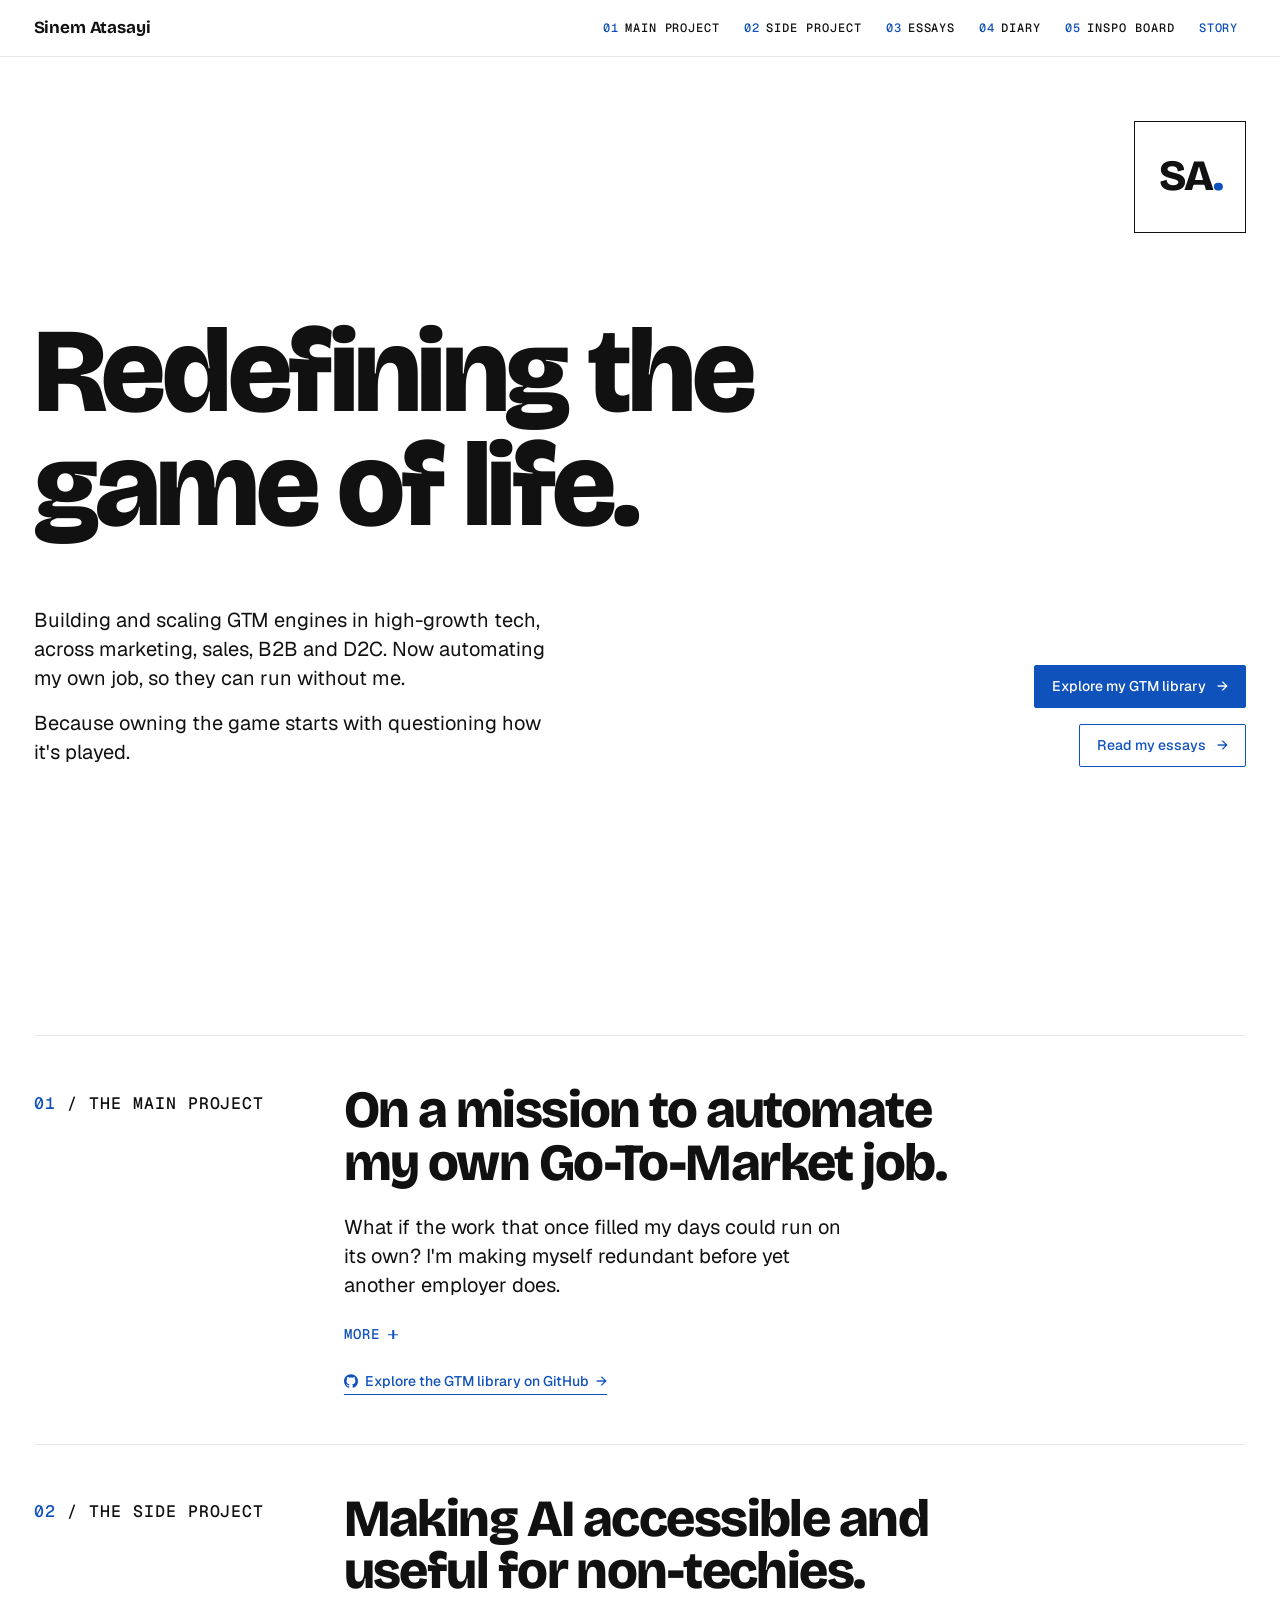
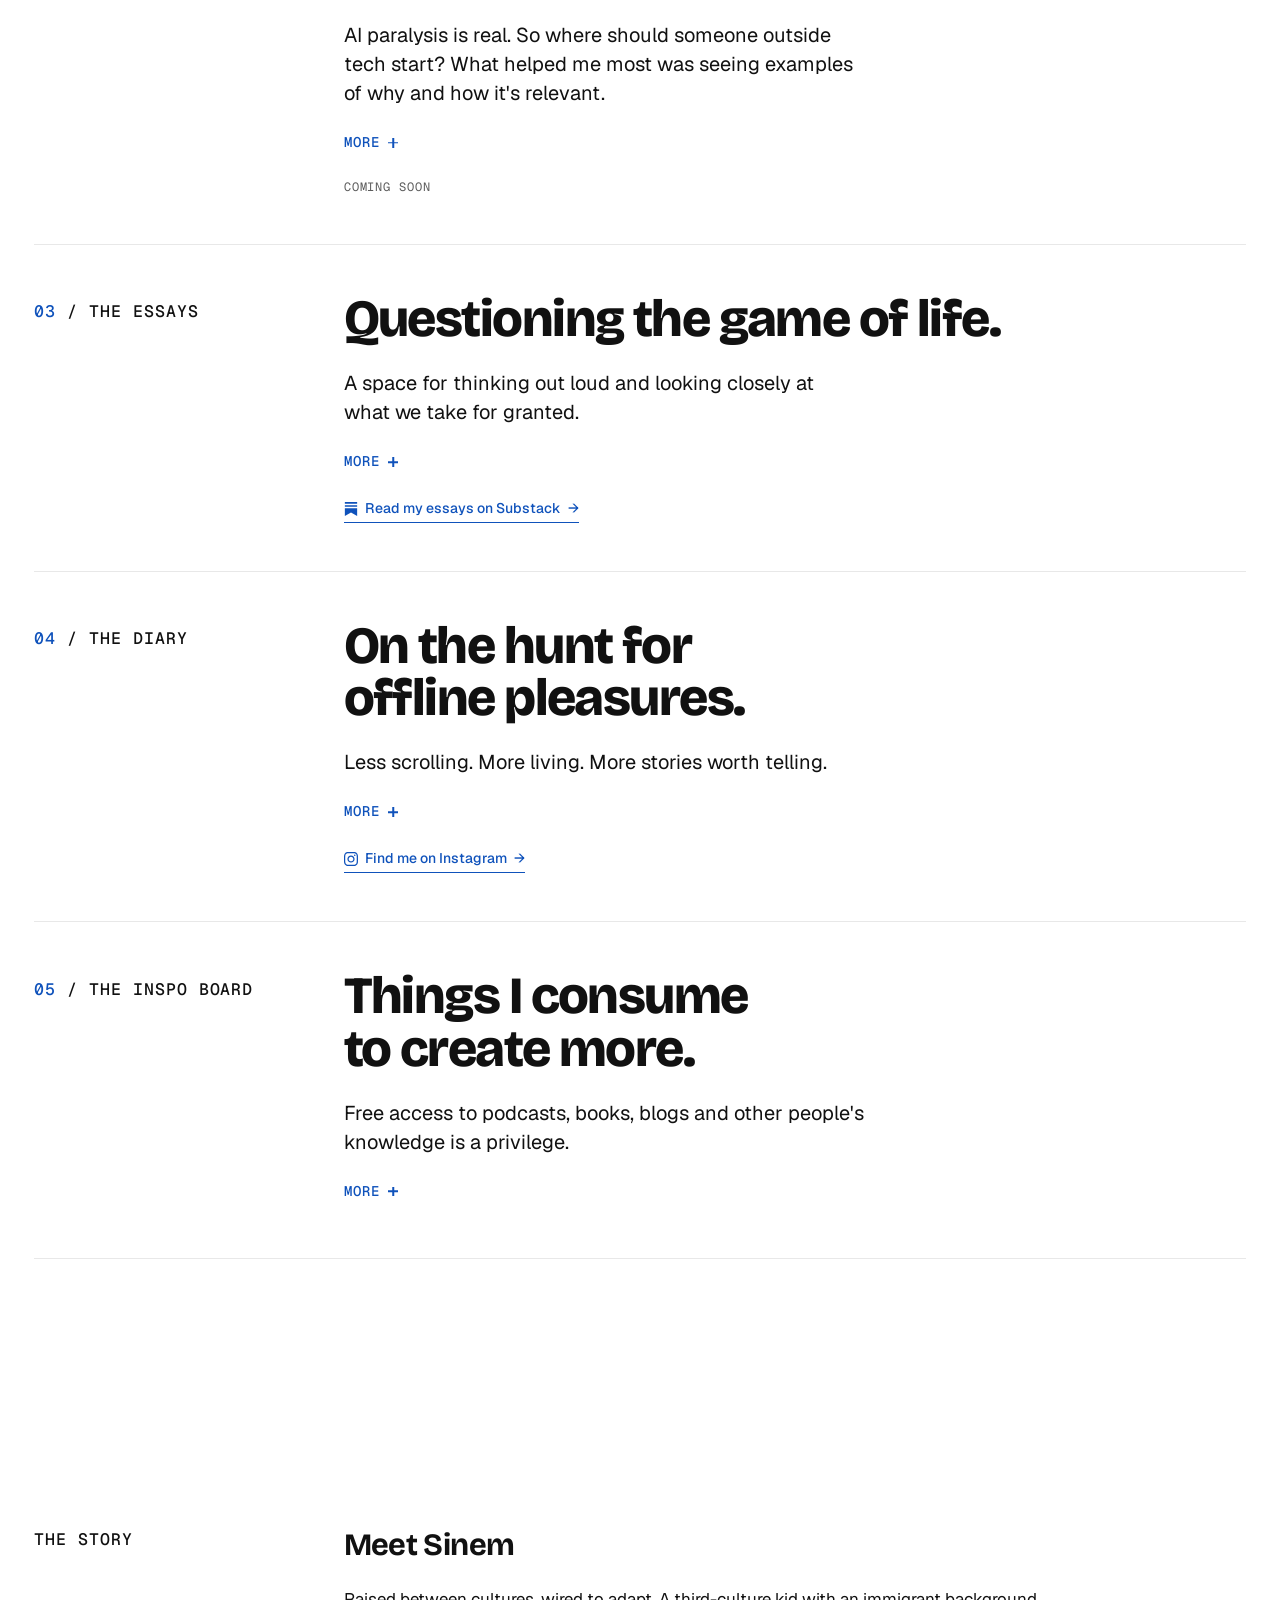
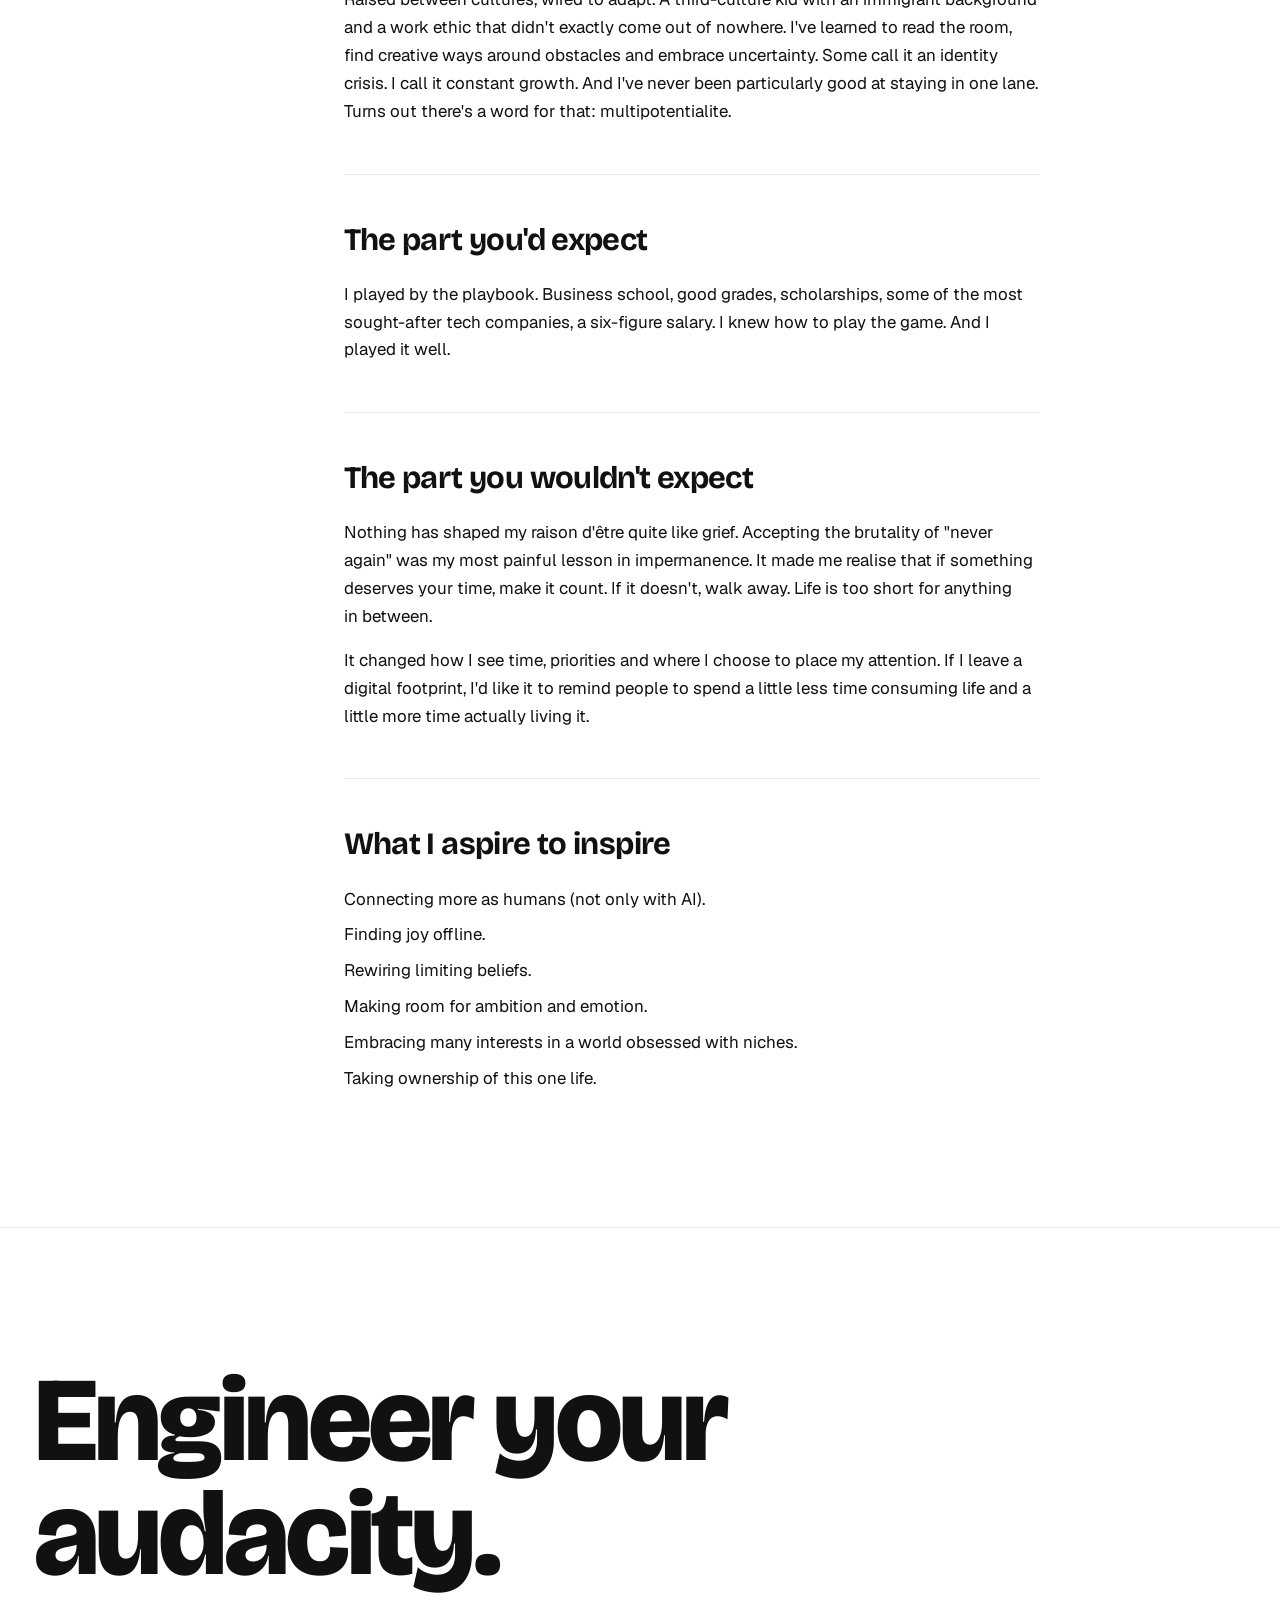
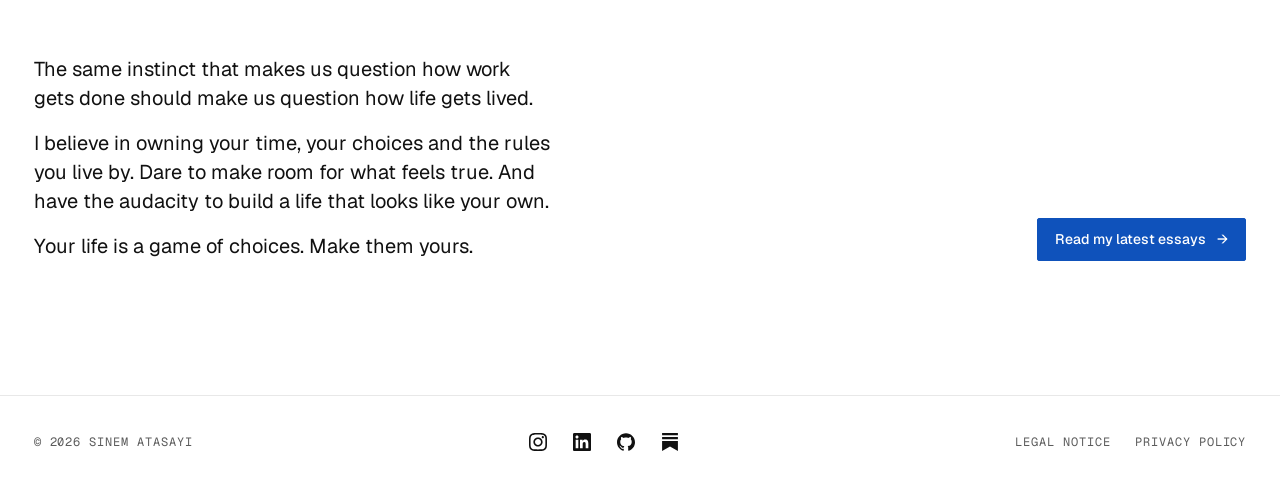
==== commit bb45cc5d: "Fix grammar in story bullet Co-Authored-By: Claude Opus 5.5 <noreply@anthropic.com>" ====
--- a/docs/index.html
+++ b/docs/index.html
@@ -184,7 +184,7 @@
 
       <article class="chapter chapter--lines">
         <h3 class="chapter__title">What I aspire to inspire</h3>
-        <p>Connecting more as human (not only with AI).</p>
+        <p>Connecting more as humans (not only with AI).</p>
         <p>Finding joy offline.</p>
         <p>Rewiring limiting beliefs.</p>
         <p>Making room for ambition and emotion.</p>
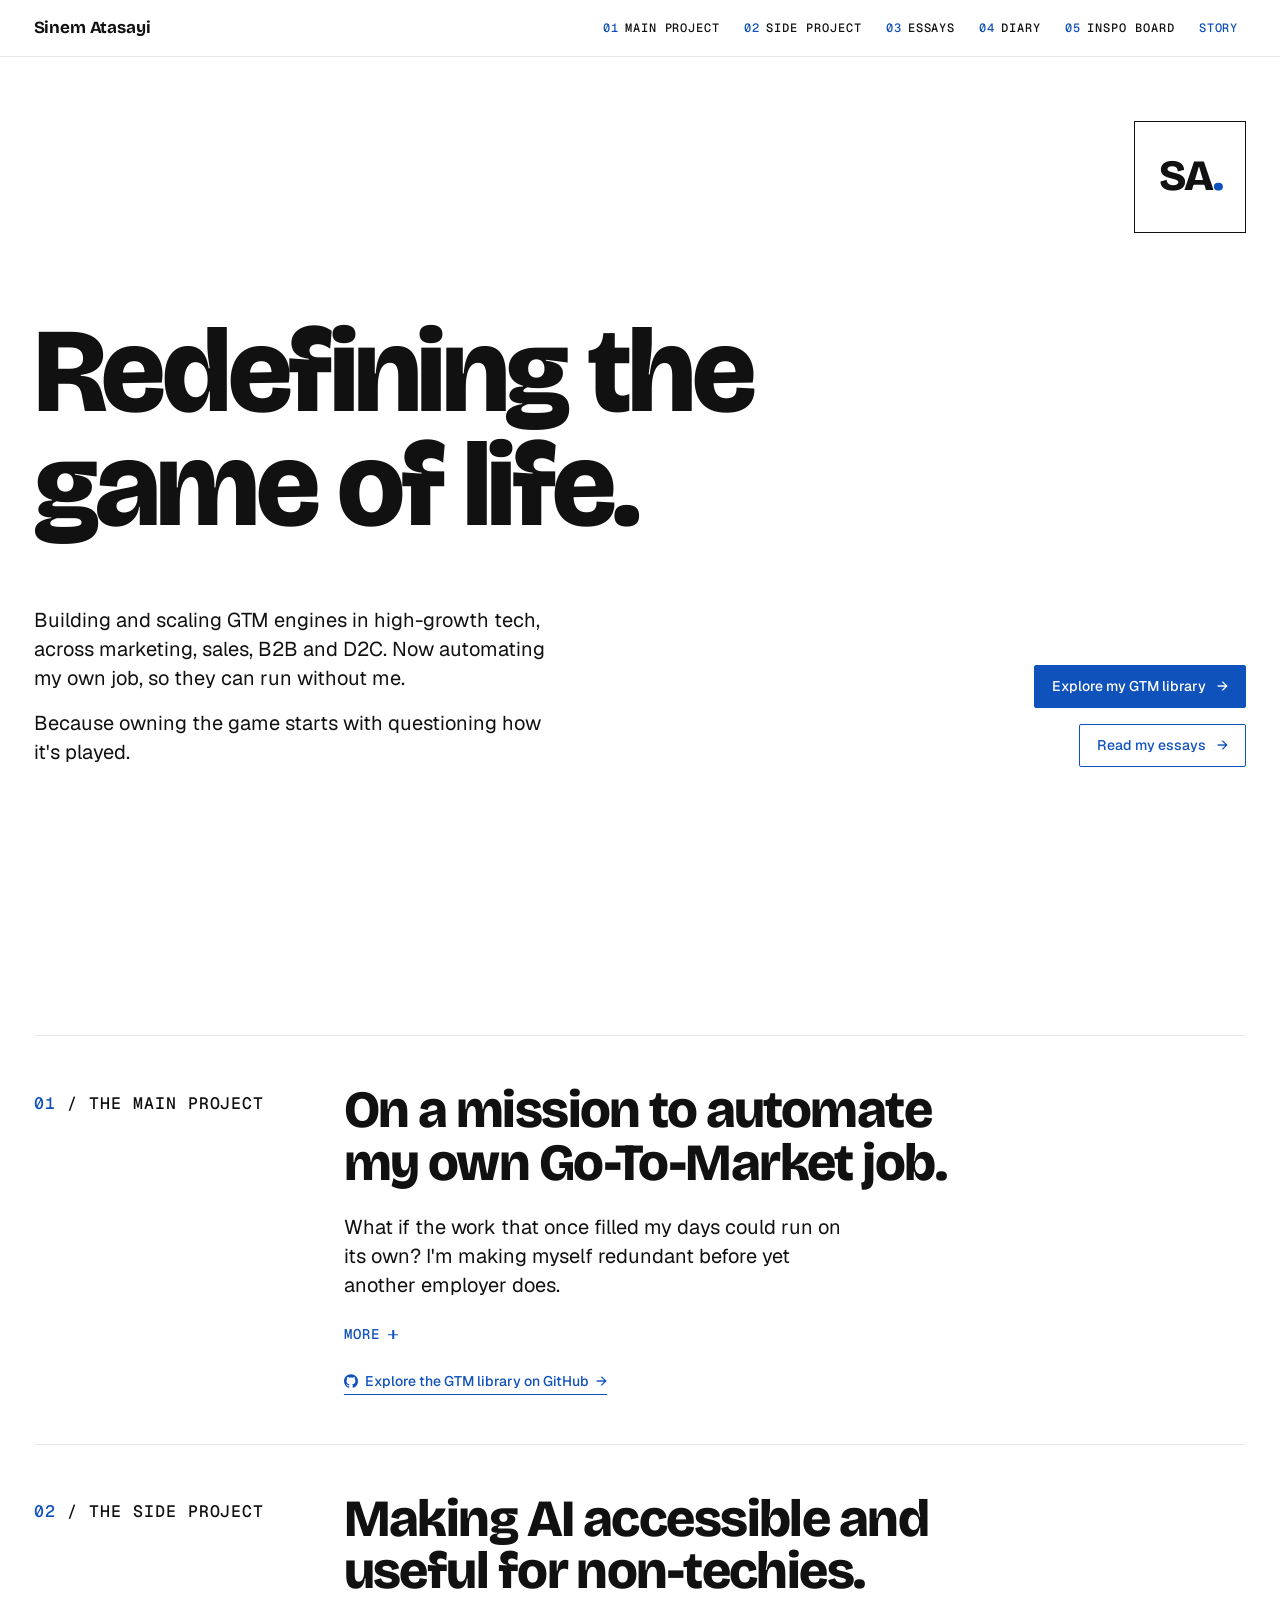
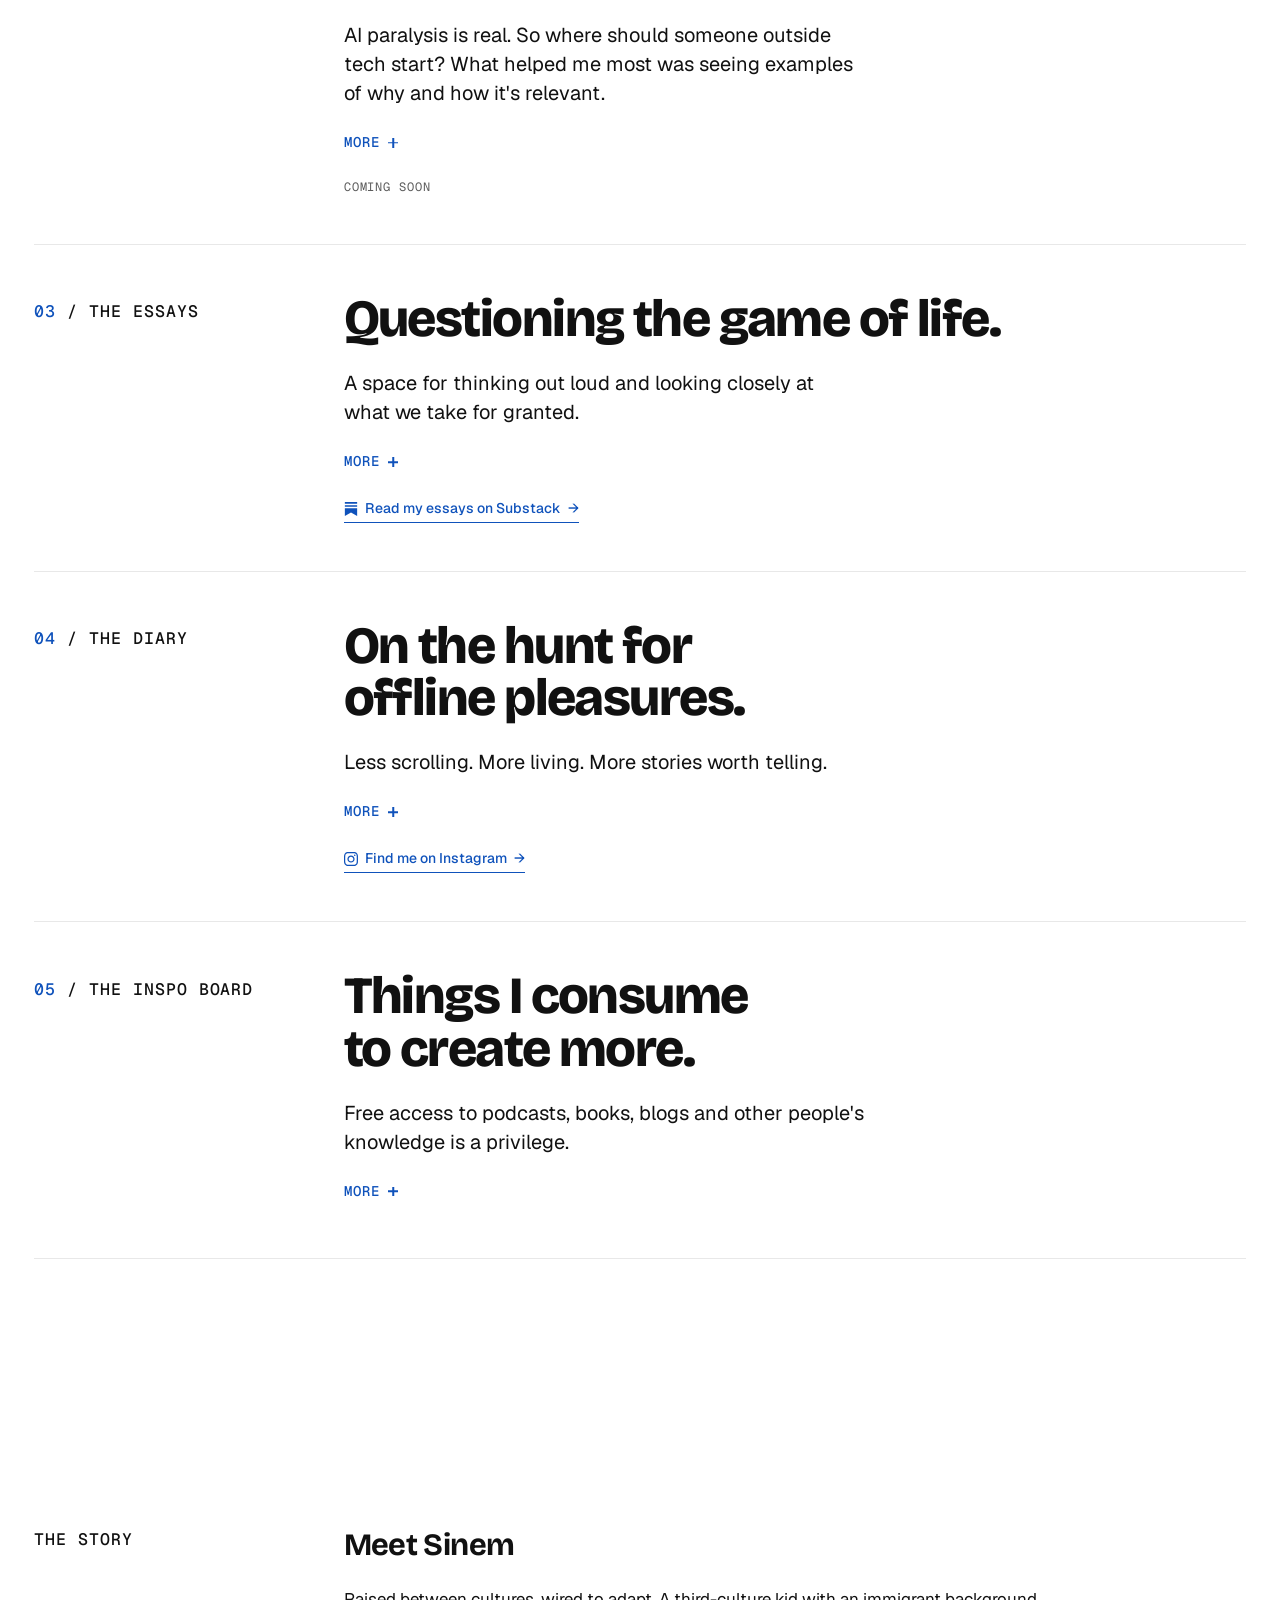
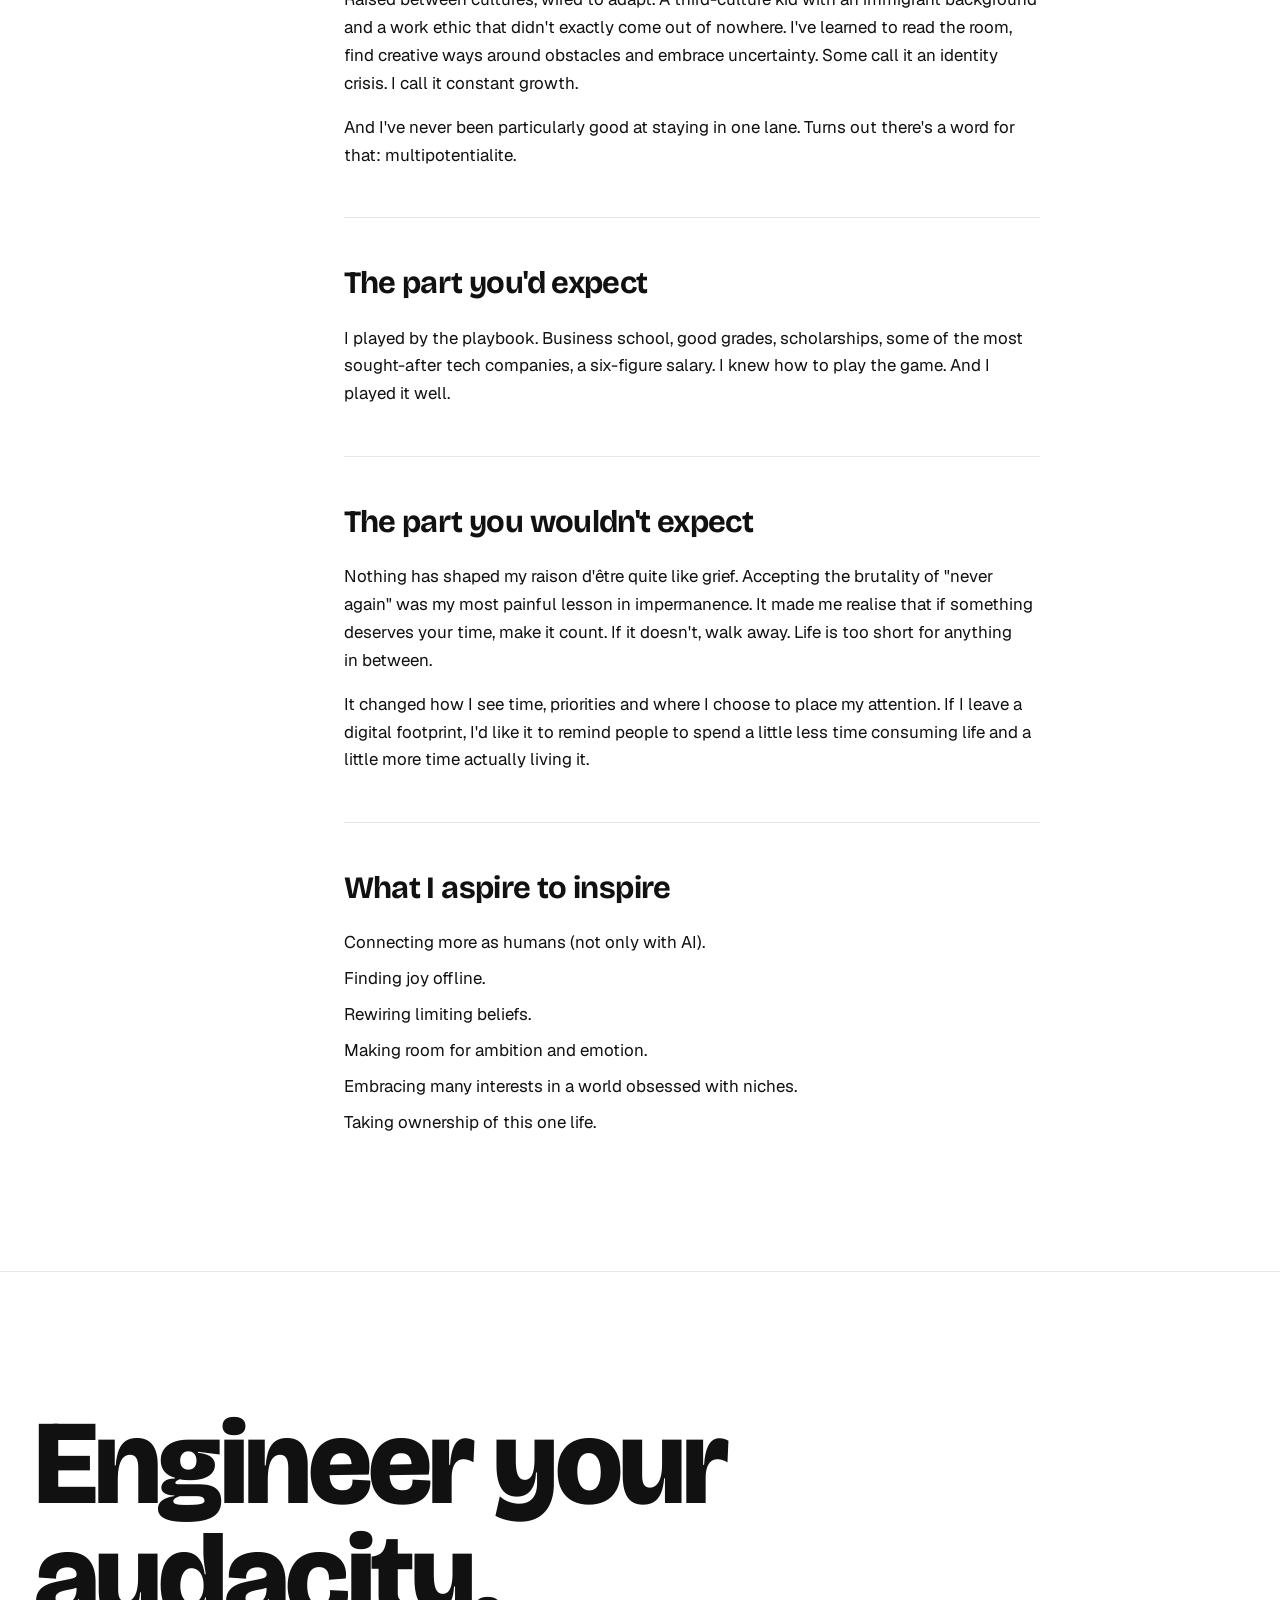
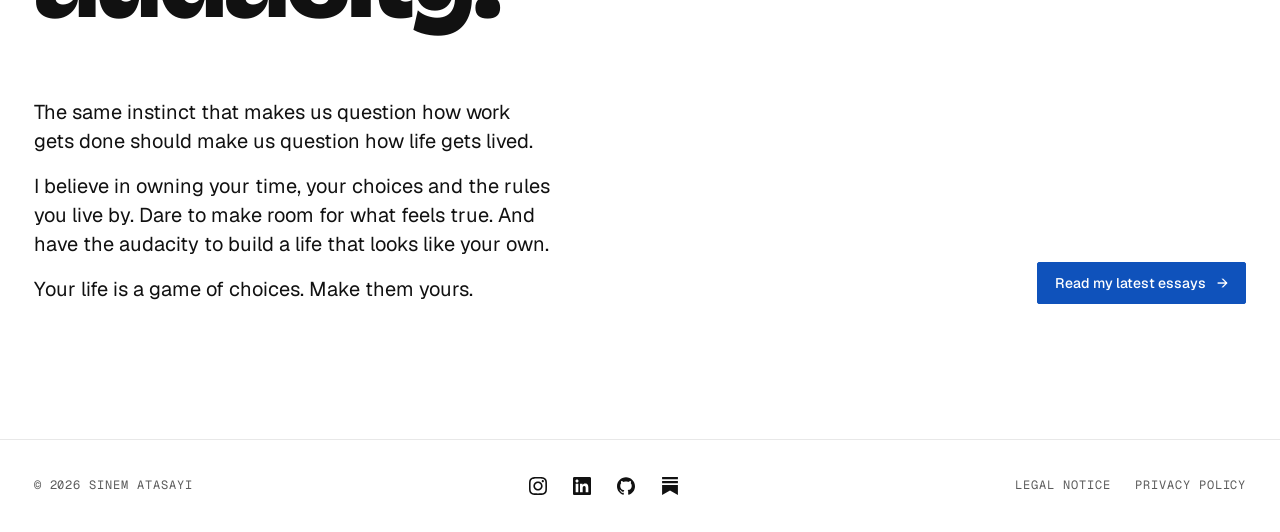
==== commit 1b8d76d4: "Split Meet Sinem into two paragraphs Co-Authored-By: Claude Opus 5.5 <noreply@anthropic.com>" ====
--- a/docs/index.html
+++ b/docs/index.html
@@ -168,7 +168,8 @@
 
       <article class="chapter">
         <h3 class="chapter__title">Meet Sinem</h3>
-        <p>Raised between cultures, wired to adapt. A third-culture kid with an immigrant background and a work ethic that didn't exactly come out of nowhere. I've learned to read the room, find creative ways around obstacles and embrace uncertainty. Some call it an identity crisis. I call it constant growth. And I've never been particularly good at staying in one lane. Turns out there's a word for that: multipotentialite.</p>
+        <p>Raised between cultures, wired to adapt. A third-culture kid with an immigrant background and a work ethic that didn't exactly come out of nowhere. I've learned to read the room, find creative ways around obstacles and embrace uncertainty. Some call it an identity crisis. I call it constant growth.</p>
+        <p>And I've never been particularly good at staying in one lane. Turns out there's a word for that: multipotentialite.</p>
       </article>
 
       <article class="chapter">
